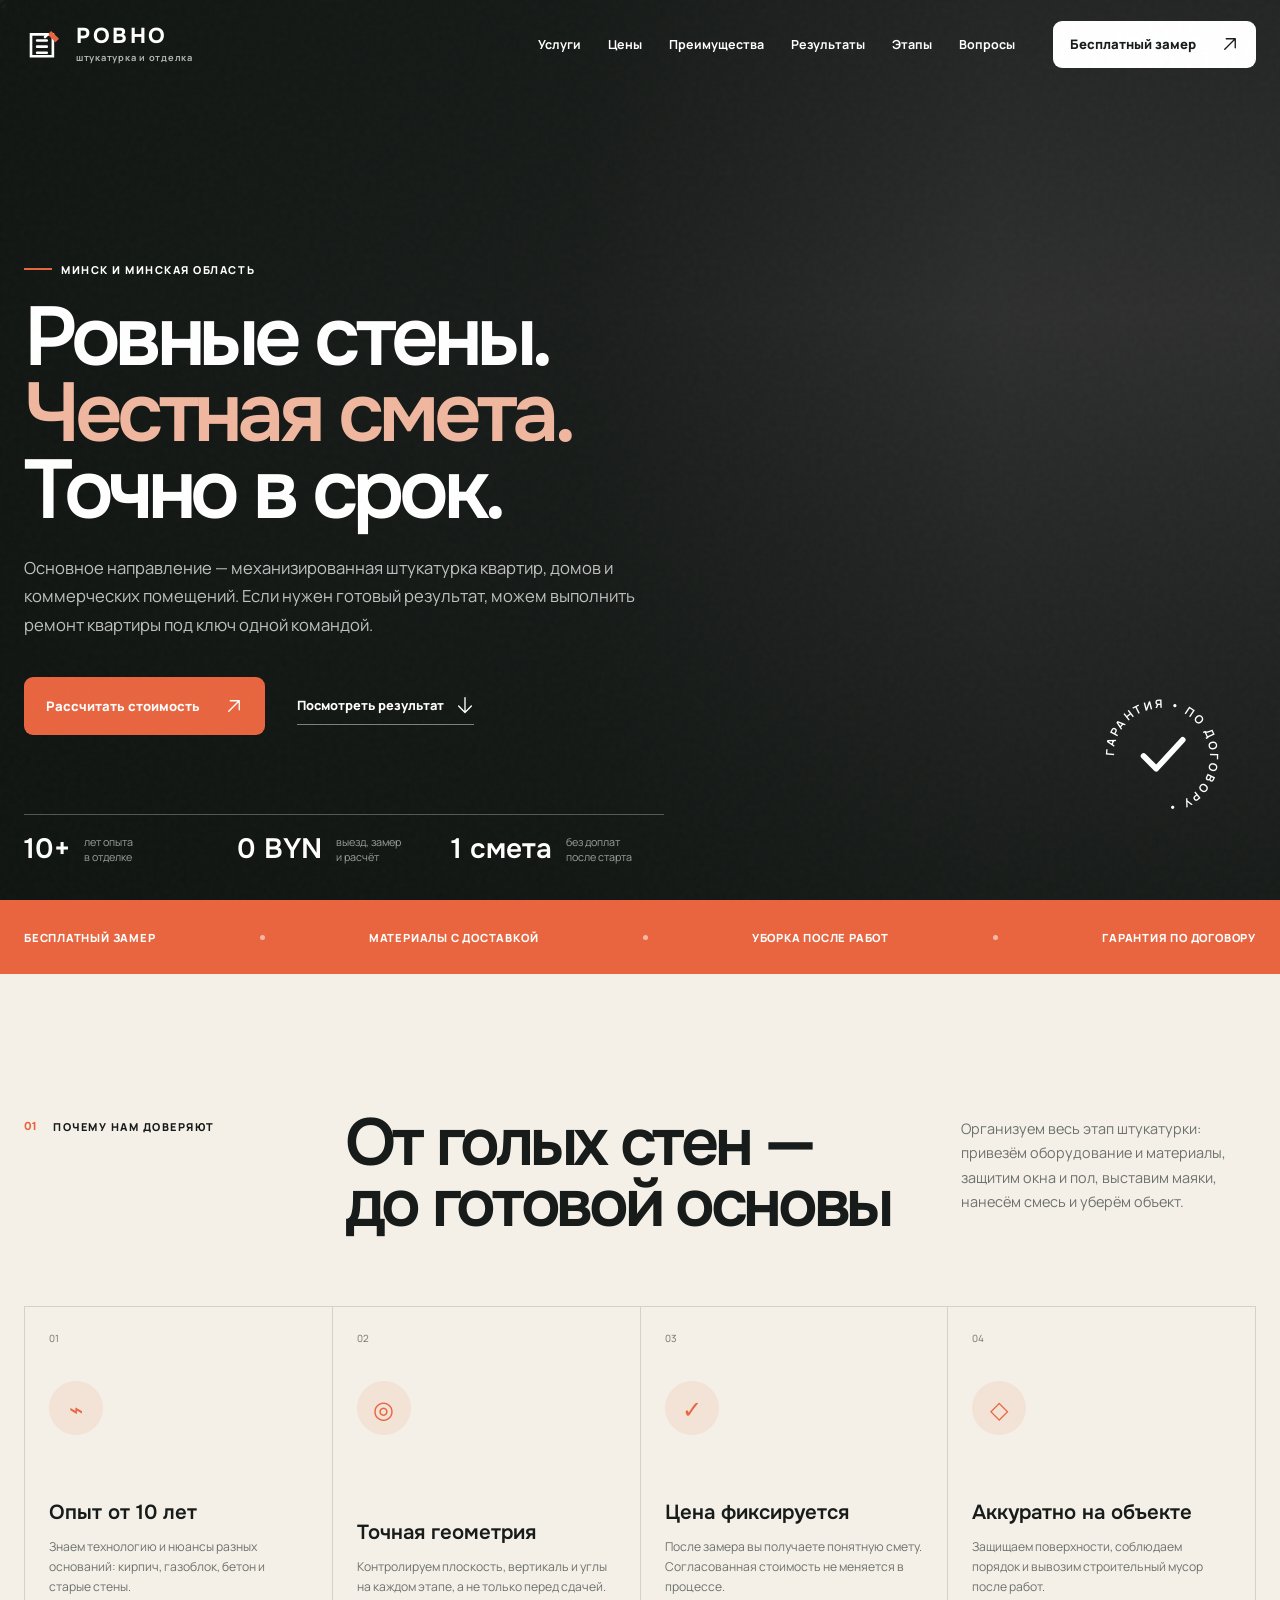
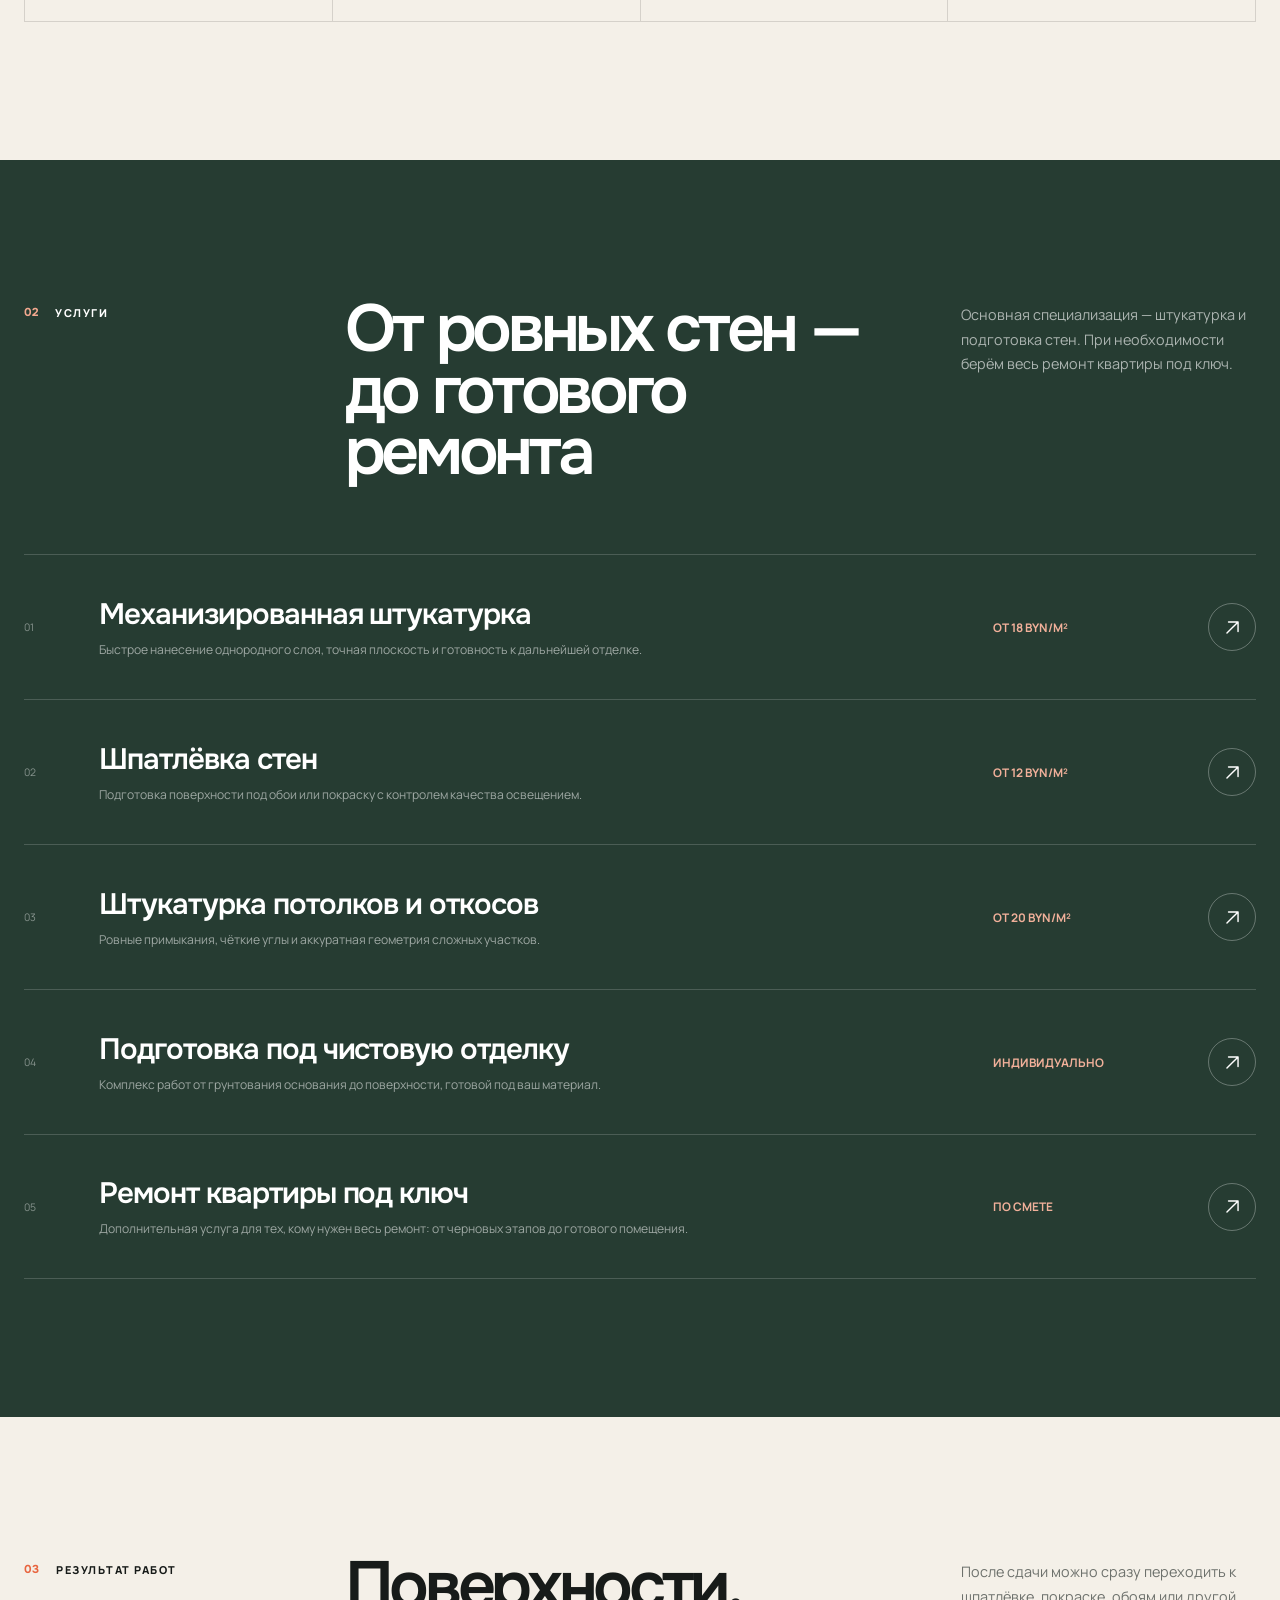
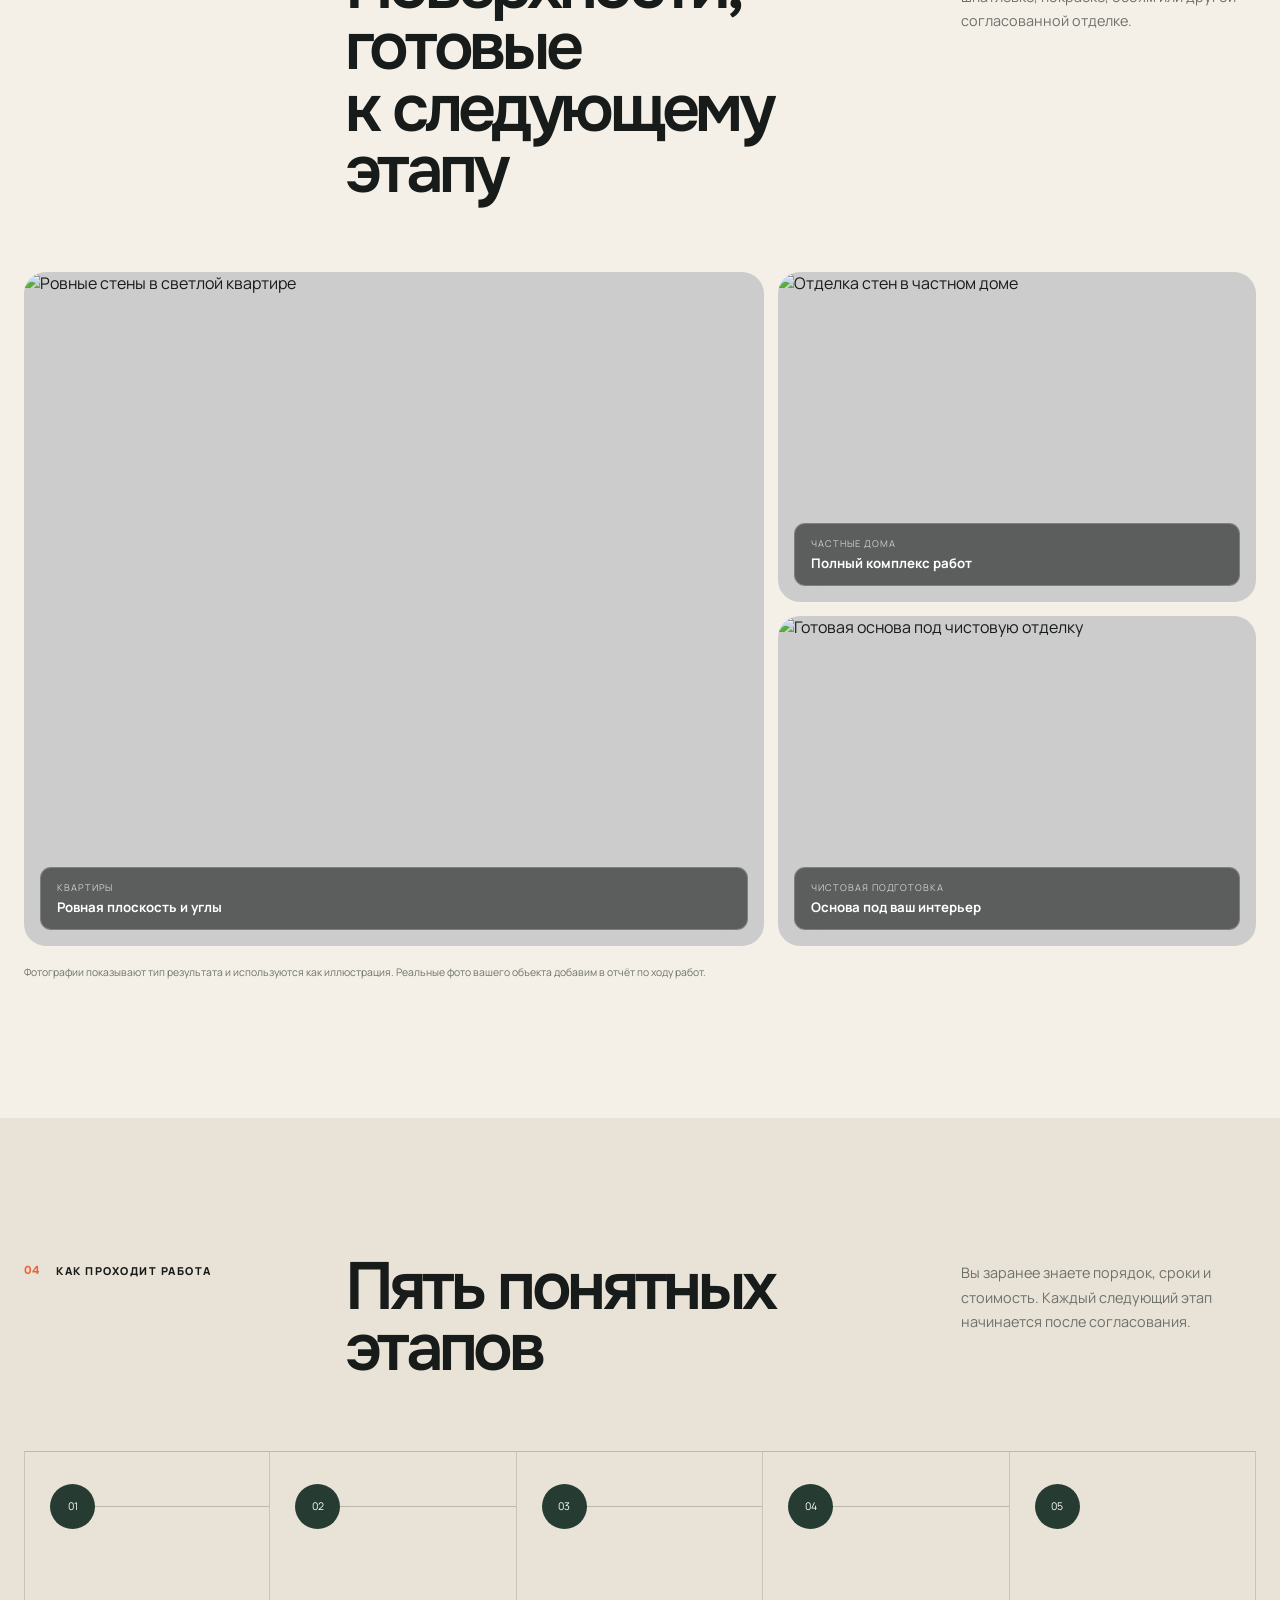
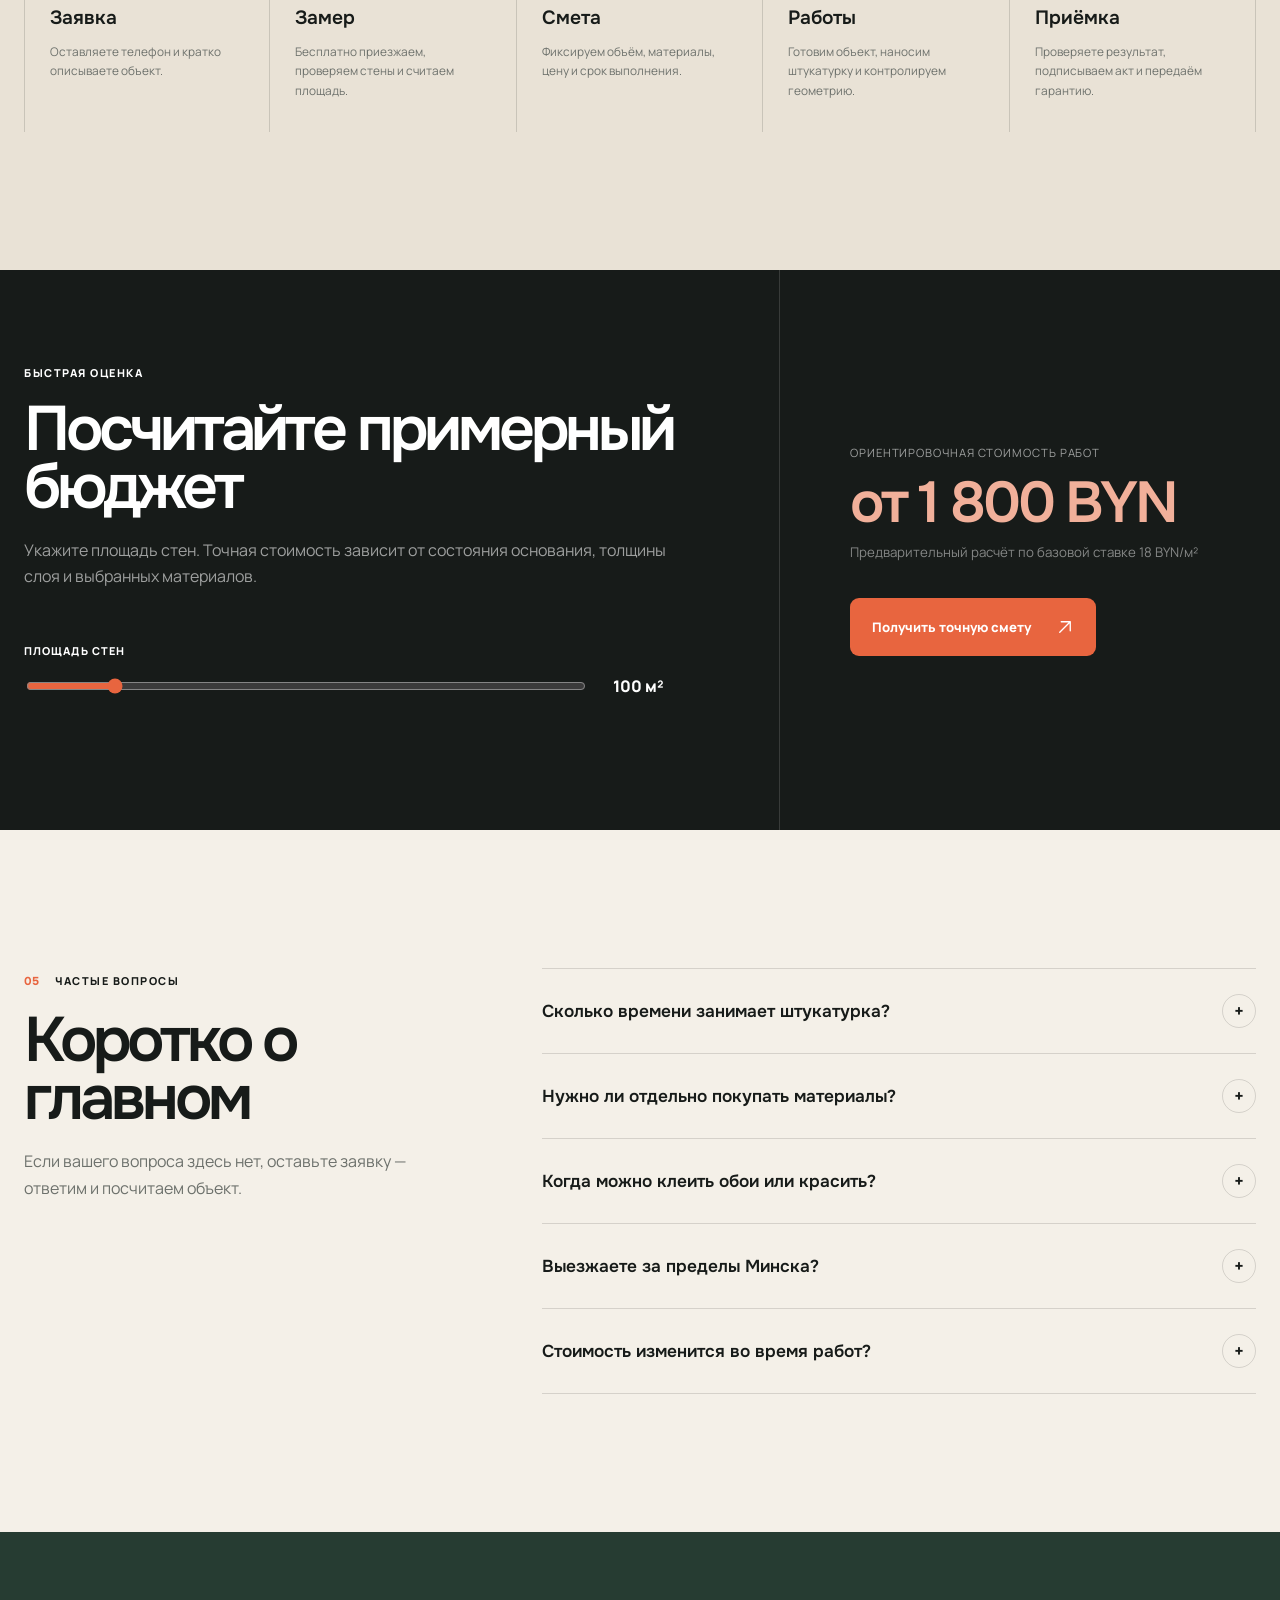
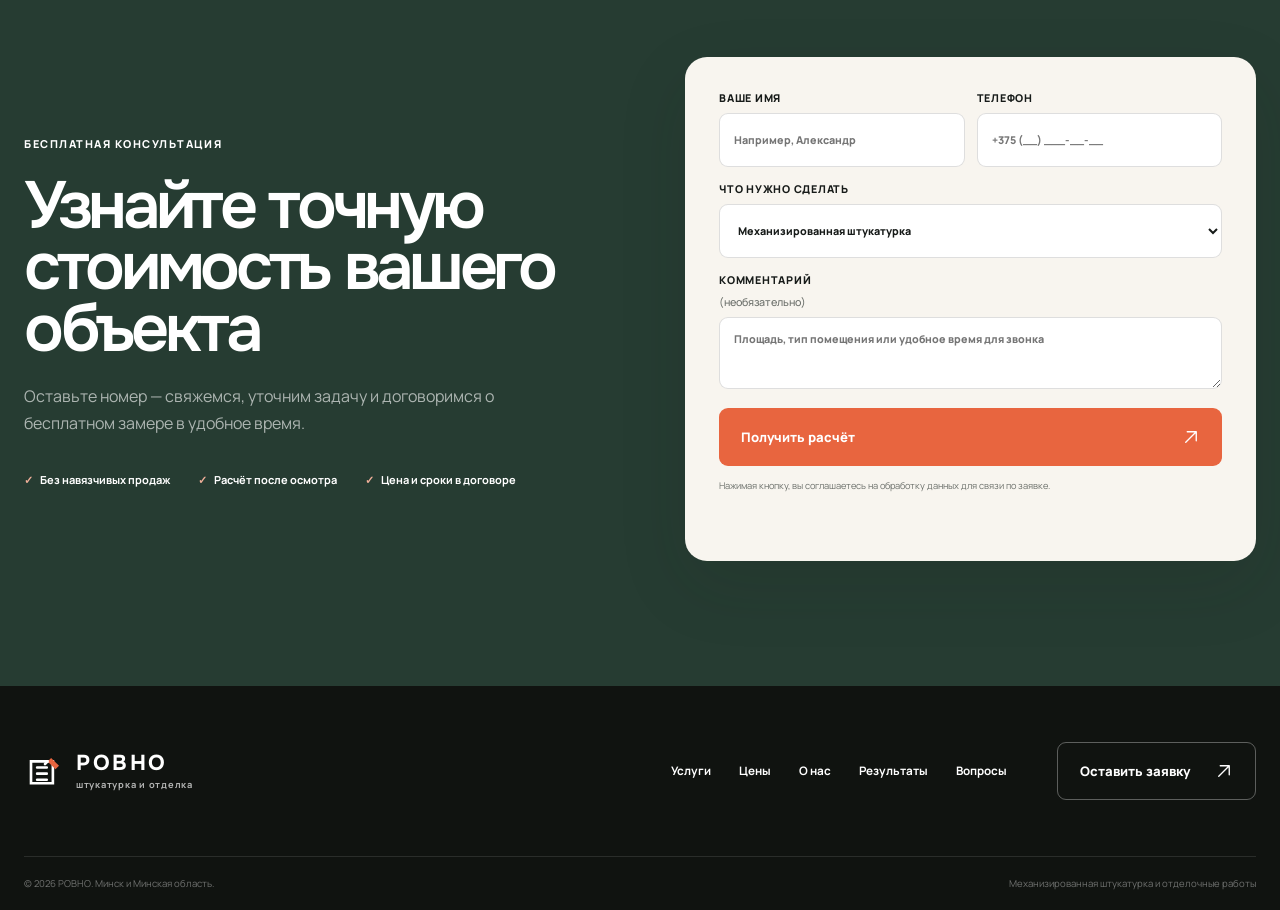
==== index.html @ 845f8889 "Replace emoji-prone arrows with consistent vector icons" ====
<!doctype html>
<html lang="ru">
<head>
  <meta charset="utf-8">
  <meta name="viewport" content="width=device-width, initial-scale=1">
  <meta name="description" content="Механизированная штукатурка стен и ремонт квартир под ключ в Минске и Минской области. 10+ лет опыта, бесплатный замер и фиксированная смета.">
  <meta name="robots" content="index, follow, max-image-preview:large, max-snippet:-1, max-video-preview:-1">
  <meta name="author" content="РОВНО">
  <meta name="geo.region" content="BY-HM">
  <meta name="geo.placename" content="Минск">
  <meta name="theme-color" content="#f4f0e8">
  <link rel="canonical" href="https://yaroslavkiri4ykknifhit-max.github.io/alex/">
  <link rel="alternate" hreflang="ru-BY" href="https://yaroslavkiri4ykknifhit-max.github.io/alex/">
  <link rel="icon" href="./favicon.svg" type="image/svg+xml">
  <link rel="manifest" href="./site.webmanifest">
  <meta property="og:title" content="РОВНО — механизированная штукатурка в Минске">
  <meta property="og:description" content="Ровные стены точно в срок. Бесплатный замер и расчёт стоимости.">
  <meta property="og:type" content="website">
  <meta property="og:url" content="https://yaroslavkiri4ykknifhit-max.github.io/alex/">
  <meta property="og:locale" content="ru_BY">
  <meta property="og:site_name" content="РОВНО">
  <meta property="og:image" content="https://images.unsplash.com/photo-1503387762-592deb58ef4e?auto=format&fit=crop&w=1600&q=85">
  <meta name="twitter:card" content="summary_large_image">
  <meta name="twitter:title" content="РОВНО — механизированная штукатурка в Минске">
  <meta name="twitter:description" content="10+ лет опыта. Бесплатный замер, фиксированная смета и гарантия по договору.">
  <title>РОВНО — механизированная штукатурка в Минске</title>
  <link rel="preconnect" href="https://fonts.googleapis.com">
  <link rel="preconnect" href="https://fonts.gstatic.com" crossorigin>
  <link href="https://fonts.googleapis.com/css2?family=Manrope:wght@400;500;600;700;800&family=Onest:wght@500;600;700&display=swap" rel="stylesheet">
  <link rel="preload" as="image" href="https://images.unsplash.com/photo-1503387762-592deb58ef4e?auto=format&fit=crop&w=2200&q=86" fetchpriority="high">
  <link rel="stylesheet" href="./style.css?v=20261002-1">
  <script type="application/ld+json">
  {
    "@context": "https://schema.org",
    "@graph": [
      {
        "@type": ["HomeAndConstructionBusiness", "ProfessionalService"],
        "@id": "https://yaroslavkiri4ykknifhit-max.github.io/alex/#business",
        "name": "РОВНО",
        "description": "Механизированная штукатурка, шпатлёвка, подготовка стен и ремонт квартир под ключ в Минске и Минской области.",
        "url": "https://yaroslavkiri4ykknifhit-max.github.io/alex/",
        "logo": "https://yaroslavkiri4ykknifhit-max.github.io/alex/favicon.svg",
        "image": "https://images.unsplash.com/photo-1503387762-592deb58ef4e?auto=format&fit=crop&w=1600&q=85",
        "priceRange": "BYN",
        "areaServed": [
          {"@type": "City", "name": "Минск"},
          {"@type": "AdministrativeArea", "name": "Минская область"}
        ],
        "knowsAbout": ["Механизированная штукатурка", "Шпатлёвка стен", "Штукатурка потолков", "Подготовка стен под покраску и обои", "Ремонт квартир под ключ"],
        "slogan": "Ровные стены. Честная смета. Точно в срок."
      },
      {
        "@type": "WebSite",
        "@id": "https://yaroslavkiri4ykknifhit-max.github.io/alex/#website",
        "url": "https://yaroslavkiri4ykknifhit-max.github.io/alex/",
        "name": "РОВНО — штукатурка и отделка",
        "inLanguage": "ru-BY",
        "publisher": {"@id": "https://yaroslavkiri4ykknifhit-max.github.io/alex/#business"}
      },
      {
        "@type": "Service",
        "@id": "https://yaroslavkiri4ykknifhit-max.github.io/alex/#service",
        "name": "Механизированная штукатурка стен",
        "serviceType": "Штукатурные и отделочные работы",
        "provider": {"@id": "https://yaroslavkiri4ykknifhit-max.github.io/alex/#business"},
        "areaServed": ["Минск", "Минская область"],
        "offers": {"@type": "Offer", "priceCurrency": "BYN", "price": "18", "unitCode": "MTK", "description": "Базовая стоимость работ за квадратный метр. Точная смета после замера."}
      },
      {
        "@type": "FAQPage",
        "mainEntity": [
          {"@type": "Question", "name": "Сколько времени занимает штукатурка?", "acceptedAnswer": {"@type": "Answer", "text": "Срок зависит от площади и состояния стен. После замера мастер назовёт точную дату старта и сдачи и зафиксирует её в договоре."}},
          {"@type": "Question", "name": "Нужно ли отдельно покупать материалы?", "acceptedAnswer": {"@type": "Answer", "text": "Компания может организовать закупку и доставку материалов. Количество рассчитывается по фактической геометрии стен."}},
          {"@type": "Question", "name": "Выезжаете за пределы Минска?", "acceptedAnswer": {"@type": "Answer", "text": "Да, работы выполняются в Минске и Минской области. Условия выезда уточняются при согласовании замера."}},
          {"@type": "Question", "name": "Стоимость изменится во время работ?", "acceptedAnswer": {"@type": "Answer", "text": "Согласованный объём и цена фиксируются в смете. Дополнительные работы выполняются только после согласования с заказчиком."}}
        ]
      }
    ]
  }
  </script>
</head>
<body>
  <div class="noise" aria-hidden="true"></div>

  <header class="header" data-header>
    <div class="container header__inner">
      <a class="logo" href="#top" aria-label="РОВНО — на главную">
        <svg class="logo__mark" viewBox="0 0 48 48" aria-hidden="true">
          <path d="M8 38V13h25v25H8Z" fill="none" stroke="currentColor" stroke-width="3"/>
          <path d="M15 20h11M15 27h11M15 34h11" stroke="currentColor" stroke-width="3" stroke-linecap="round"/>
          <path d="m31 9 9 9-4 4-9-9 4-4Z" fill="#e8653f"/>
          <path d="m27 13-3 3" stroke="currentColor" stroke-width="3" stroke-linecap="round"/>
        </svg>
        <span class="logo__text"><strong>РОВНО</strong><small>штукатурка и отделка</small></span>
      </a>

      <nav class="nav" aria-label="Основная навигация">
        <a href="#services">Услуги</a>
        <a href="./ceny/">Цены</a>
        <a href="#benefits">Преимущества</a>
        <a href="#works">Результаты</a>
        <a href="#process">Этапы</a>
        <a href="#faq">Вопросы</a>
      </nav>

      <a class="button button--small" href="#contact">Бесплатный замер <span class="icon" aria-hidden="true"></span></a>
      <button class="menu" type="button" aria-label="Открыть меню" aria-expanded="false" data-menu>
        <span></span><span></span>
      </button>
    </div>
    <div class="mobile-nav" data-mobile-nav>
      <a href="#services">Услуги</a><a href="./ceny/">Цены</a><a href="#benefits">Преимущества</a><a href="#works">Результаты</a><a href="#process">Этапы</a><a href="#faq">Вопросы</a>
      <a class="button" href="#contact">Получить расчёт <span class="icon" aria-hidden="true"></span></a>
    </div>
  </header>

  <main id="top">
    <section class="hero">
      <div class="hero__media" aria-hidden="true">
        <img src="https://images.unsplash.com/photo-1503387762-592deb58ef4e?auto=format&fit=crop&w=2200&q=86" alt="" fetchpriority="high">
      </div>
      <div class="hero__shade" aria-hidden="true"></div>
      <div class="container hero__content">
        <div class="hero__copy reveal">
          <div class="eyebrow"><span></span> Минск и Минская область</div>
          <h1>Ровные стены.<br><em>Честная смета.</em><br>Точно в срок.</h1>
          <p>Основное направление — механизированная штукатурка квартир, домов и коммерческих помещений. Если нужен готовый результат, можем выполнить ремонт квартиры под ключ одной командой.</p>
          <div class="hero__actions">
            <a class="button button--accent" href="#contact">Рассчитать стоимость <span class="icon" aria-hidden="true"></span></a>
            <a class="link" href="#works">Посмотреть результат <span class="icon icon--down" aria-hidden="true"></span></a>
          </div>
        </div>

        <div class="hero__stats reveal">
          <div><strong>10+</strong><span>лет опыта<br>в отделке</span></div>
          <div><strong>0 BYN</strong><span>выезд, замер<br>и расчёт</span></div>
          <div><strong>1 смета</strong><span>без доплат<br>после старта</span></div>
        </div>

        <div class="hero__badge" aria-label="Гарантия по договору">
          <svg viewBox="0 0 120 120" aria-hidden="true"><defs><path id="circle" d="M60,60 m-42,0 a42,42 0 1,1 84,0 a42,42 0 1,1 -84,0"/></defs><text><textPath href="#circle">ГАРАНТИЯ • ПО ДОГОВОРУ • </textPath></text><path d="m44 60 11 11 23-25" fill="none" stroke="currentColor" stroke-width="5" stroke-linecap="round" stroke-linejoin="round"/></svg>
        </div>
      </div>
    </section>

    <section class="trustbar" aria-label="Преимущества">
      <div class="container trustbar__inner">
        <span>Бесплатный замер</span><i></i><span>Материалы с доставкой</span><i></i><span>Уборка после работ</span><i></i><span>Гарантия по договору</span>
      </div>
    </section>

    <section class="section intro" id="benefits">
      <div class="container">
        <div class="section-head reveal">
          <div><span class="section-num">01</span><span class="eyebrow">Почему нам доверяют</span></div>
          <h2>От голых стен —<br>до готовой основы</h2>
          <p>Организуем весь этап штукатурки: привезём оборудование и материалы, защитим окна и пол, выставим маяки, нанесём смесь и уберём объект.</p>
        </div>
        <div class="benefits-grid">
          <article class="benefit reveal"><span>01</span><div class="benefit__icon">⌁</div><h3>Опыт от 10 лет</h3><p>Знаем технологию и нюансы разных оснований: кирпич, газоблок, бетон и старые стены.</p></article>
          <article class="benefit reveal"><span>02</span><div class="benefit__icon">◎</div><h3>Точная геометрия</h3><p>Контролируем плоскость, вертикаль и углы на каждом этапе, а не только перед сдачей.</p></article>
          <article class="benefit reveal"><span>03</span><div class="benefit__icon">✓</div><h3>Цена фиксируется</h3><p>После замера вы получаете понятную смету. Согласованная стоимость не меняется в процессе.</p></article>
          <article class="benefit reveal"><span>04</span><div class="benefit__icon">◇</div><h3>Аккуратно на объекте</h3><p>Защищаем поверхности, соблюдаем порядок и вывозим строительный мусор после работ.</p></article>
        </div>
      </div>
    </section>

    <section class="section services" id="services">
      <div class="container">
        <div class="section-head section-head--light reveal">
          <div><span class="section-num">02</span><span class="eyebrow">Услуги</span></div>
          <h2>От ровных стен —<br>до готового ремонта</h2>
          <p>Основная специализация — штукатурка и подготовка стен. При необходимости берём весь ремонт квартиры под ключ.</p>
        </div>
        <div class="service-list">
          <article class="service reveal"><span class="service__num">01</span><div><h3><a href="./services/mehanizirovannaya-shtukaturka/">Механизированная штукатурка</a></h3><p>Быстрое нанесение однородного слоя, точная плоскость и готовность к дальнейшей отделке.</p></div><strong>от 18 BYN/м²</strong><a href="./services/mehanizirovannaya-shtukaturka/" aria-label="Подробнее о механизированной штукатурке"></a></article>
          <article class="service reveal"><span class="service__num">02</span><div><h3><a href="./services/shpaklevka-sten/">Шпатлёвка стен</a></h3><p>Подготовка поверхности под обои или покраску с контролем качества освещением.</p></div><strong>от 12 BYN/м²</strong><a href="./services/shpaklevka-sten/" aria-label="Подробнее о шпатлёвке стен"></a></article>
          <article class="service reveal"><span class="service__num">03</span><div><h3><a href="./services/shtukaturka-potolkov/">Штукатурка потолков и откосов</a></h3><p>Ровные примыкания, чёткие углы и аккуратная геометрия сложных участков.</p></div><strong>от 20 BYN/м²</strong><a href="./services/shtukaturka-potolkov/" aria-label="Подробнее о штукатурке потолков"></a></article>
          <article class="service reveal"><span class="service__num">04</span><div><h3><a href="./services/podgotovka-pod-otdelku/">Подготовка под чистовую отделку</a></h3><p>Комплекс работ от грунтования основания до поверхности, готовой под ваш материал.</p></div><strong>индивидуально</strong><a href="./services/podgotovka-pod-otdelku/" aria-label="Подробнее о подготовке стен"></a></article>
          <article class="service reveal"><span class="service__num">05</span><div><h3><a href="./services/remont-pod-klyuch/">Ремонт квартиры под ключ</a></h3><p>Дополнительная услуга для тех, кому нужен весь ремонт: от черновых этапов до готового помещения.</p></div><strong>по смете</strong><a href="./services/remont-pod-klyuch/" aria-label="Подробнее о ремонте под ключ"></a></article>
        </div>
      </div>
    </section>

    <section class="section works" id="works">
      <div class="container">
        <div class="section-head reveal">
          <div><span class="section-num">03</span><span class="eyebrow">Результат работ</span></div>
          <h2>Поверхности, готовые<br>к следующему этапу</h2>
          <p>После сдачи можно сразу переходить к шпатлёвке, покраске, обоям или другой согласованной отделке.</p>
        </div>
        <div class="gallery">
          <figure class="gallery__large reveal"><img src="https://images.unsplash.com/photo-1600566753190-17f0baa2a6c3?auto=format&fit=crop&w=1600&q=84" alt="Ровные стены в светлой квартире" loading="lazy"><figcaption><span>Квартиры</span><strong>Ровная плоскость и углы</strong></figcaption></figure>
          <figure class="reveal"><img src="https://images.unsplash.com/photo-1600585154340-be6161a56a0c?auto=format&fit=crop&w=1100&q=84" alt="Отделка стен в частном доме" loading="lazy"><figcaption><span>Частные дома</span><strong>Полный комплекс работ</strong></figcaption></figure>
          <figure class="reveal"><img src="https://images.unsplash.com/photo-1600607687939-ce8a6c25118c?auto=format&fit=crop&w=1100&q=84" alt="Готовая основа под чистовую отделку" loading="lazy"><figcaption><span>Чистовая подготовка</span><strong>Основа под ваш интерьер</strong></figcaption></figure>
        </div>
        <p class="gallery-note">Фотографии показывают тип результата и используются как иллюстрация. Реальные фото вашего объекта добавим в отчёт по ходу работ.</p>
      </div>
    </section>

    <section class="section process" id="process">
      <div class="container">
        <div class="section-head reveal">
          <div><span class="section-num">04</span><span class="eyebrow">Как проходит работа</span></div>
          <h2>Пять понятных<br>этапов</h2>
          <p>Вы заранее знаете порядок, сроки и стоимость. Каждый следующий этап начинается после согласования.</p>
        </div>
        <div class="steps">
          <article class="step reveal"><span>01</span><h3>Заявка</h3><p>Оставляете телефон и кратко описываете объект.</p></article>
          <article class="step reveal"><span>02</span><h3>Замер</h3><p>Бесплатно приезжаем, проверяем стены и считаем площадь.</p></article>
          <article class="step reveal"><span>03</span><h3>Смета</h3><p>Фиксируем объём, материалы, цену и срок выполнения.</p></article>
          <article class="step reveal"><span>04</span><h3>Работы</h3><p>Готовим объект, наносим штукатурку и контролируем геометрию.</p></article>
          <article class="step reveal"><span>05</span><h3>Приёмка</h3><p>Проверяете результат, подписываем акт и передаём гарантию.</p></article>
        </div>
      </div>
    </section>

    <section class="section estimate">
      <div class="container estimate__grid">
        <div class="estimate__copy reveal">
          <span class="eyebrow">Быстрая оценка</span>
          <h2>Посчитайте примерный бюджет</h2>
          <p>Укажите площадь стен. Точная стоимость зависит от состояния основания, толщины слоя и выбранных материалов.</p>
          <div class="estimate__field"><label for="area">Площадь стен</label><div><input id="area" type="range" min="30" max="500" value="100" step="10" data-area><output data-area-output>100 м²</output></div></div>
        </div>
        <div class="estimate__result reveal">
          <span>Ориентировочная стоимость работ</span>
          <strong data-price>от 1 800 BYN</strong>
          <small>Предварительный расчёт по базовой ставке 18 BYN/м²</small>
          <a class="button button--accent" href="#contact">Получить точную смету <span class="icon" aria-hidden="true"></span></a>
        </div>
      </div>
    </section>

    <section class="section faq" id="faq">
      <div class="container faq__grid">
        <div class="faq__title reveal"><span class="section-num">05</span><span class="eyebrow">Частые вопросы</span><h2>Коротко о главном</h2><p>Если вашего вопроса здесь нет, оставьте заявку — ответим и посчитаем объект.</p></div>
        <div class="accordion">
          <details class="reveal"><summary>Сколько времени занимает штукатурка?<span>+</span></summary><p>Срок зависит от площади и состояния стен. После замера назовём точную дату старта и сдачи и зафиксируем её в договоре.</p></details>
          <details class="reveal"><summary>Нужно ли отдельно покупать материалы?<span>+</span></summary><p>Можем организовать закупку и доставку. Количество рассчитываем по фактической геометрии стен, чтобы не переплачивать за лишнее.</p></details>
          <details class="reveal"><summary>Когда можно клеить обои или красить?<span>+</span></summary><p>После полного высыхания слоя. Конкретный срок зависит от толщины штукатурки, температуры и влажности на объекте.</p></details>
          <details class="reveal"><summary>Выезжаете за пределы Минска?<span>+</span></summary><p>Да, работаем в Минске и Минской области. Условия выезда в конкретный населённый пункт уточним при звонке.</p></details>
          <details class="reveal"><summary>Стоимость изменится во время работ?<span>+</span></summary><p>Согласованный объём и цена фиксируются в смете. Дополнительные работы выполняем только после вашего согласия.</p></details>
        </div>
      </div>
    </section>

    <section class="contact" id="contact">
      <div class="container contact__grid">
        <div class="contact__copy reveal">
          <span class="eyebrow">Бесплатная консультация</span>
          <h2>Узнайте точную стоимость вашего объекта</h2>
          <p>Оставьте номер — свяжемся, уточним задачу и договоримся о бесплатном замере в удобное время.</p>
          <ul><li>Без навязчивых продаж</li><li>Расчёт после осмотра</li><li>Цена и сроки в договоре</li></ul>
        </div>
        <form class="form reveal" data-lead-form novalidate>
          <div class="form__row"><label>Ваше имя<input type="text" name="name" placeholder="Например, Александр" minlength="2" maxlength="60" autocomplete="name" required></label><label>Телефон<input type="tel" name="phone" placeholder="+375 (__) ___-__-__" maxlength="30" autocomplete="tel" required></label></div>
          <label>Что нужно сделать<select name="service"><option value="Механизированная штукатурка">Механизированная штукатурка</option><option value="Шпатлёвка стен">Шпатлёвка стен</option><option value="Потолки и откосы">Потолки и откосы</option><option value="Подготовка под чистовую отделку">Подготовка под чистовую отделку</option><option value="Ремонт квартиры под ключ">Ремонт квартиры под ключ</option><option value="Нужна консультация">Нужна консультация</option></select></label>
          <label>Комментарий <span>(необязательно)</span><textarea name="message" rows="3" maxlength="500" placeholder="Площадь, тип помещения или удобное время для звонка"></textarea></label>
          <input class="form__trap" type="text" name="website" tabindex="-1" autocomplete="off" aria-hidden="true">
          <button class="button button--accent" type="submit">Получить расчёт <span class="icon" aria-hidden="true"></span></button>
          <p class="form__legal">Нажимая кнопку, вы соглашаетесь на обработку данных для связи по заявке.</p>
          <div class="form__status" data-form-status aria-live="polite"></div>
        </form>
      </div>
    </section>
  </main>

  <footer class="footer">
    <div class="container footer__top">
      <a class="logo logo--light" href="#top" aria-label="РОВНО — наверх">
        <svg class="logo__mark" viewBox="0 0 48 48" aria-hidden="true"><path d="M8 38V13h25v25H8Z" fill="none" stroke="currentColor" stroke-width="3"/><path d="M15 20h11M15 27h11M15 34h11" stroke="currentColor" stroke-width="3" stroke-linecap="round"/><path d="m31 9 9 9-4 4-9-9 4-4Z" fill="#e8653f"/><path d="m27 13-3 3" stroke="currentColor" stroke-width="3" stroke-linecap="round"/></svg>
        <span class="logo__text"><strong>РОВНО</strong><small>штукатурка и отделка</small></span>
      </a>
      <div class="footer__links"><a href="#services">Услуги</a><a href="./ceny/">Цены</a><a href="#benefits">О нас</a><a href="#works">Результаты</a><a href="#faq">Вопросы</a></div>
      <a class="button button--outline" href="#contact">Оставить заявку <span class="icon" aria-hidden="true"></span></a>
    </div>
    <div class="container footer__bottom"><span>© 2026 РОВНО. Минск и Минская область.</span><span>Механизированная штукатурка и отделочные работы</span></div>
  </footer>

  <a class="mobile-cta" href="#contact" aria-label="Рассчитать стоимость работ">Рассчитать стоимость <span class="icon" aria-hidden="true"></span></a>

  <script src="./analytics.js?v=20261002-1" defer></script>
  <script src="./script.js?v=20261002-1" defer></script>
</body>
</html>
---- style.css ----
:root {
  --paper: #f4f0e8;
  --paper-2: #e9e2d6;
  --ink: #171b19;
  --muted: #6d716c;
  --accent: #e8653f;
  --accent-dark: #c84b2a;
  --green: #263c32;
  --line: rgba(23,27,25,.14);
  --container: 1240px;
  --radius: 22px;
  --shadow: 0 24px 70px rgba(26,31,28,.12);
}

* { box-sizing: border-box; }
html { scroll-behavior: smooth; scroll-padding-top: 90px; }
body { margin: 0; color: var(--ink); background: var(--paper); font-family: Manrope, sans-serif; overflow-x: hidden; }
body.menu-open { overflow: hidden; }
a { color: inherit; text-decoration: none; }
button, input, select, textarea { font: inherit; }
button { color: inherit; }
img { display: block; width: 100%; }
.container { width: min(calc(100% - 48px), var(--container)); margin-inline: auto; }
.noise { position: fixed; inset: 0; pointer-events: none; opacity: .05; z-index: 20; background-image: url("data:image/svg+xml,%3Csvg viewBox='0 0 180 180' xmlns='http://www.w3.org/2000/svg'%3E%3Cfilter id='n'%3E%3CfeTurbulence type='fractalNoise' baseFrequency='.9' numOctaves='4' stitchTiles='stitch'/%3E%3C/filter%3E%3Crect width='100%25' height='100%25' filter='url(%23n)' opacity='.5'/%3E%3C/svg%3E"); }

.header { position: fixed; inset: 0 0 auto; z-index: 15; color: #fff; transition: background .3s, color .3s, transform .3s, box-shadow .3s; }
.header.is-scrolled { color: var(--ink); background: rgba(244,240,232,.92); backdrop-filter: blur(16px); box-shadow: 0 1px 0 var(--line); }
.header.is-hidden { transform: translateY(-100%); }
.header__inner { height: 88px; display: flex; align-items: center; gap: 38px; }
.logo { display: inline-flex; align-items: center; gap: 10px; flex: 0 0 auto; }
.logo__mark { width: 42px; height: 42px; }
.logo__mark--css { position: relative; display: block; flex: 0 0 auto; width: 37px; height: 37px; border: 2px solid currentColor; }
.logo__mark--css i, .logo__mark--css i::before, .logo__mark--css i::after { position: absolute; left: 7px; width: 15px; height: 2px; border-radius: 2px; background: currentColor; content: ""; }
.logo__mark--css i { top: 10px; }
.logo__mark--css i::before { left: 0; top: 7px; }
.logo__mark--css i::after { left: 0; top: 14px; }
.logo__mark--css b { position: absolute; top: -4px; right: -6px; width: 15px; height: 22px; background: var(--accent); transform: rotate(-42deg); }
.logo__text { display: grid; line-height: 1; }
.logo__text strong { font: 700 1.35rem/1 Onest, sans-serif; letter-spacing: .12em; }
.logo__text small { margin-top: 6px; font-size: .58rem; font-weight: 700; letter-spacing: .08em; opacity: .68; }
.nav { display: flex; align-items: center; gap: 27px; margin-left: auto; }
.nav a { position: relative; font-size: .78rem; font-weight: 700; }
.nav a::after { content: ""; position: absolute; left: 0; right: 100%; bottom: -7px; height: 1px; background: currentColor; transition: right .25s; }
.nav a:hover::after { right: 0; }
.button { display: inline-flex; min-height: 58px; align-items: center; justify-content: space-between; gap: 25px; padding: 0 22px; border: 0; border-radius: 9px; color: #fff; background: var(--ink); font-weight: 800; font-size: .82rem; cursor: pointer; transition: transform .25s, background .25s, box-shadow .25s; }
.button:hover { transform: translateY(-2px); box-shadow: 0 12px 30px rgba(20,24,22,.17); }
.button span { font-size: 1.1rem; }
.icon { display: inline-block; width: 18px; height: 18px; flex: 0 0 18px; background: currentColor; vertical-align: middle; -webkit-mask: url("data:image/svg+xml,%3Csvg xmlns='http://www.w3.org/2000/svg' viewBox='0 0 24 24'%3E%3Cpath d='M5 19 19 5M7 5h12v12' fill='none' stroke='black' stroke-width='1.8' stroke-linecap='round' stroke-linejoin='round'/%3E%3C/svg%3E") center / contain no-repeat; mask: url("data:image/svg+xml,%3Csvg xmlns='http://www.w3.org/2000/svg' viewBox='0 0 24 24'%3E%3Cpath d='M5 19 19 5M7 5h12v12' fill='none' stroke='black' stroke-width='1.8' stroke-linecap='round' stroke-linejoin='round'/%3E%3C/svg%3E") center / contain no-repeat; }
.icon--down { transform: rotate(135deg); }
.icon--right { transform: rotate(45deg); }
.button--small { min-height: 47px; padding-inline: 17px; color: var(--ink); background: #fff; }
.header.is-scrolled .button--small { color: #fff; background: var(--ink); }
.button--accent { background: var(--accent); }
.button--accent:hover { background: var(--accent-dark); }
.button--outline { border: 1px solid rgba(255,255,255,.32); background: transparent; }
.menu { display: none; width: 46px; height: 46px; padding: 0; margin-left: auto; border: 1px solid currentColor; border-radius: 50%; background: transparent; place-content: center; gap: 6px; }
.menu span { display: block; width: 17px; height: 1px; background: currentColor; transition: transform .25s; }
.menu[aria-expanded="true"] span:first-child { transform: translateY(3.5px) rotate(45deg); }
.menu[aria-expanded="true"] span:last-child { transform: translateY(-3.5px) rotate(-45deg); }
.mobile-nav { display: none; }

.hero { position: relative; min-height: 820px; height: 100svh; max-height: 1040px; color: #fff; isolation: isolate; }
.hero__media, .hero__shade { position: absolute; inset: 0; }
.hero__media { z-index: -2; overflow: hidden; background: #333; }
.hero__media img { width: 100%; height: 112%; object-fit: cover; object-position: center; filter: saturate(.66) contrast(1.04); transform: scale(1.02); }
.hero__shade { z-index: -1; background: linear-gradient(90deg, rgba(15,20,17,.92) 0%, rgba(15,20,17,.7) 45%, rgba(15,20,17,.15) 78%), linear-gradient(180deg, rgba(15,20,17,.34), transparent 35%, rgba(15,20,17,.72)); }
.hero__content { position: relative; height: 100%; display: flex; align-items: center; padding-top: 88px; }
.hero__copy { width: 780px; max-width: 70%; }
.eyebrow { display: inline-flex; align-items: center; gap: 9px; font-size: .68rem; font-weight: 800; letter-spacing: .14em; text-transform: uppercase; }
.eyebrow > span { width: 28px; height: 2px; background: var(--accent); }
.hero h1, .section-head h2, .estimate h2, .faq h2, .contact h2 { margin: 22px 0 26px; font: 600 clamp(3.75rem, 6.5vw, 7rem)/.92 Onest, sans-serif; letter-spacing: -.065em; }
.hero h1 em { color: #f0b79f; font-style: normal; }
.hero__copy > p { max-width: 640px; margin: 0; color: rgba(255,255,255,.73); font-size: 1.04rem; line-height: 1.7; }
.hero__actions { display: flex; align-items: center; gap: 32px; margin-top: 38px; }
.link { display: inline-flex; gap: 12px; align-items: center; padding-block: 10px; border-bottom: 1px solid rgba(255,255,255,.45); font-size: .8rem; font-weight: 800; }
.hero__stats { position: absolute; left: 0; right: 0; bottom: 34px; display: grid; grid-template-columns: repeat(3, 1fr); width: 640px; max-width: 65%; border-top: 1px solid rgba(255,255,255,.28); }
.hero__stats > div { display: flex; gap: 14px; padding: 20px 23px 0 0; align-items: flex-start; }
.hero__stats strong { font: 600 1.75rem/1 Onest, sans-serif; white-space: nowrap; }
.hero__stats span { color: rgba(255,255,255,.59); font-size: .67rem; line-height: 1.45; }
.hero__badge { position: absolute; right: 2%; bottom: 70px; width: 138px; aspect-ratio: 1; color: #fff; }
.hero__badge svg { width: 100%; animation: spin 18s linear infinite; }
.hero__badge text { fill: currentColor; font: 700 10px Manrope, sans-serif; letter-spacing: 2.2px; }
.hero__badge path:last-child { transform-origin: center; animation: spinReverse 18s linear infinite; }
@keyframes spin { to { transform: rotate(360deg); } }
@keyframes spinReverse { to { transform: rotate(-360deg); } }

.trustbar { background: var(--accent); color: #fff; }
.trustbar__inner { min-height: 74px; display: flex; justify-content: space-between; align-items: center; gap: 20px; }
.trustbar span { font-size: .7rem; font-weight: 800; letter-spacing: .07em; text-transform: uppercase; }
.trustbar i { width: 5px; height: 5px; border-radius: 50%; background: rgba(255,255,255,.55); }

.section { padding: 138px 0; }
.section-head { display: grid; grid-template-columns: .7fr 1.45fr .75fr; gap: 45px; align-items: start; margin-bottom: 72px; }
.section-head > div:first-child { display: flex; align-items: center; gap: 17px; padding-top: 7px; }
.section-num { color: var(--accent); font: 700 .72rem Onest, sans-serif; }
.section-head h2 { margin: 0; font-size: clamp(2.9rem, 5.2vw, 5.2rem); }
.section-head > p { margin: 5px 0 0; color: var(--muted); font-size: .9rem; line-height: 1.7; }
.benefits-grid { display: grid; grid-template-columns: repeat(4, 1fr); border-top: 1px solid var(--line); border-left: 1px solid var(--line); }
.benefit { min-height: 315px; display: flex; flex-direction: column; padding: 24px; border-right: 1px solid var(--line); border-bottom: 1px solid var(--line); }
.benefit > span { color: var(--muted); font-size: .62rem; }
.benefit__icon { display: grid; width: 54px; height: 54px; margin: 36px 0 42px; place-items: center; border-radius: 50%; color: var(--accent); background: rgba(232,101,63,.1); font-size: 1.5rem; }
.benefit h3 { margin: auto 0 12px; font: 600 1.27rem Onest, sans-serif; }
.benefit p { margin: 0; color: var(--muted); font-size: .76rem; line-height: 1.65; }

.services { color: #fff; background: var(--green); }
.section-head--light .section-num { color: #f2a88f; }
.section-head--light p { color: rgba(255,255,255,.62); }
.service { display: grid; grid-template-columns: 50px 1fr 180px 58px; gap: 25px; align-items: center; min-height: 145px; border-top: 1px solid rgba(255,255,255,.17); transition: padding .25s, background .25s; }
.service:last-child { border-bottom: 1px solid rgba(255,255,255,.17); }
.service:hover { padding-inline: 18px; background: rgba(255,255,255,.055); }
.service__num { color: rgba(255,255,255,.45); font-size: .65rem; }
.service h3 { margin: 0 0 8px; font: 600 clamp(1.4rem, 2.3vw, 2rem) Onest, sans-serif; letter-spacing: -.035em; }
.service p { max-width: 680px; margin: 0; color: rgba(255,255,255,.55); font-size: .76rem; line-height: 1.55; }
.service strong { color: #f1b09a; font-size: .74rem; text-transform: uppercase; }
.service > a { display: grid; width: 48px; height: 48px; place-items: center; justify-self: end; border: 1px solid rgba(255,255,255,.3); border-radius: 50%; transition: color .25s, background .25s, transform .25s; }
.service > a::before { content: ""; width: 19px; height: 19px; background: currentColor; -webkit-mask: url("data:image/svg+xml,%3Csvg xmlns='http://www.w3.org/2000/svg' viewBox='0 0 24 24'%3E%3Cpath d='M5 19 19 5M7 5h12v12' fill='none' stroke='black' stroke-width='1.8' stroke-linecap='round' stroke-linejoin='round'/%3E%3C/svg%3E") center / contain no-repeat; mask: url("data:image/svg+xml,%3Csvg xmlns='http://www.w3.org/2000/svg' viewBox='0 0 24 24'%3E%3Cpath d='M5 19 19 5M7 5h12v12' fill='none' stroke='black' stroke-width='1.8' stroke-linecap='round' stroke-linejoin='round'/%3E%3C/svg%3E") center / contain no-repeat; }
.service > a:hover { color: var(--ink); background: #fff; transform: rotate(45deg); }

.gallery { display: grid; grid-template-columns: 1.55fr 1fr; grid-template-rows: repeat(2, 330px); gap: 14px; }
.gallery figure { position: relative; margin: 0; overflow: hidden; border-radius: var(--radius); background: #ccc; }
.gallery__large { grid-row: span 2; }
.gallery img { width: 100%; height: 100%; object-fit: cover; transition: transform .7s cubic-bezier(.2,.7,.2,1); }
.gallery figure:hover img { transform: scale(1.035); }
.gallery figcaption { position: absolute; inset: auto 16px 16px; display: grid; gap: 4px; padding: 13px 16px; border: 1px solid rgba(255,255,255,.22); border-radius: 11px; color: #fff; background: rgba(15,20,17,.6); backdrop-filter: blur(12px); }
.gallery figcaption span { font-size: .58rem; letter-spacing: .1em; text-transform: uppercase; opacity: .7; }
.gallery figcaption strong { font-size: .83rem; }
.gallery-note { max-width: 760px; margin: 18px 0 0; color: var(--muted); font-size: .65rem; line-height: 1.55; }

.process { background: var(--paper-2); }
.steps { display: grid; grid-template-columns: repeat(5, 1fr); counter-reset: step; }
.step { position: relative; min-height: 280px; padding: 32px 25px; border-top: 1px solid rgba(23,27,25,.2); border-right: 1px solid rgba(23,27,25,.15); }
.step:first-child { border-left: 1px solid rgba(23,27,25,.15); }
.step > span { display: grid; width: 45px; height: 45px; place-items: center; border-radius: 50%; color: #fff; background: var(--green); font-size: .66rem; }
.step::before { content: ""; position: absolute; top: 54px; left: 70px; right: 0; height: 1px; background: rgba(23,27,25,.22); }
.step:last-child::before { display: none; }
.step h3 { margin: 76px 0 12px; font: 600 1.2rem Onest, sans-serif; }
.step p { margin: 0; color: var(--muted); font-size: .74rem; line-height: 1.65; }

.estimate { padding: 0; color: #fff; background: var(--ink); }
.estimate__grid { display: grid; grid-template-columns: 1.35fr .85fr; min-height: 560px; }
.estimate__copy { padding: 90px 80px 80px 0; border-right: 1px solid rgba(255,255,255,.14); }
.estimate h2 { margin: 19px 0 20px; font-size: clamp(2.8rem, 4.9vw, 5rem); }
.estimate__copy > p { max-width: 650px; color: rgba(255,255,255,.58); line-height: 1.65; }
.estimate__field { margin-top: 54px; }
.estimate__field label { display: block; margin-bottom: 17px; font-size: .68rem; font-weight: 800; text-transform: uppercase; letter-spacing: .1em; }
.estimate__field > div { display: flex; align-items: center; gap: 25px; }
.estimate input[type="range"] { width: 100%; accent-color: var(--accent); }
.estimate output { min-width: 86px; font-weight: 800; }
.estimate__result { display: flex; flex-direction: column; justify-content: center; padding: 80px 0 80px 70px; }
.estimate__result > span { color: rgba(255,255,255,.58); font-size: .71rem; text-transform: uppercase; letter-spacing: .08em; }
.estimate__result strong { margin: 15px 0 10px; color: #f1b09a; font: 600 clamp(2.5rem, 4.5vw, 4.5rem)/1 Onest, sans-serif; letter-spacing: -.055em; }
.estimate__result small { margin-bottom: 35px; color: rgba(255,255,255,.47); line-height: 1.5; }
.estimate__result .button { width: fit-content; }

.faq__grid { display: grid; grid-template-columns: .75fr 1.25fr; gap: 90px; }
.faq__title h2 { margin: 22px 0 20px; font-size: clamp(3rem, 4.9vw, 5.3rem); }
.faq__title > p { max-width: 390px; color: var(--muted); line-height: 1.7; }
.faq__title .section-num { margin-right: 16px; }
.accordion details { border-top: 1px solid var(--line); }
.accordion details:last-child { border-bottom: 1px solid var(--line); }
.accordion summary { display: flex; align-items: center; justify-content: space-between; gap: 20px; padding: 25px 0; font: 600 1.08rem Onest, sans-serif; cursor: pointer; list-style: none; }
.accordion summary::-webkit-details-marker { display: none; }
.accordion summary span { display: grid; width: 34px; height: 34px; flex: 0 0 auto; place-items: center; border: 1px solid var(--line); border-radius: 50%; transition: transform .25s, background .25s; }
.accordion details[open] summary span { color: #fff; background: var(--accent); transform: rotate(45deg); }
.accordion details p { margin: -4px 50px 26px 0; color: var(--muted); font-size: .82rem; line-height: 1.7; }

.contact { padding: 125px 0; color: #fff; background: var(--green); }
.contact__grid { display: grid; grid-template-columns: 1fr 1fr; gap: 90px; align-items: center; }
.contact h2 { margin: 22px 0 24px; font-size: clamp(3rem, 5.2vw, 5.6rem); }
.contact__copy > p { max-width: 560px; color: rgba(255,255,255,.62); line-height: 1.7; }
.contact ul { display: flex; flex-wrap: wrap; gap: 15px 28px; margin: 35px 0 0; padding: 0; list-style: none; }
.contact li { font-size: .69rem; font-weight: 700; }
.contact li::before { content: "✓"; margin-right: 7px; color: #f1b09a; }
.form { padding: 34px; border-radius: var(--radius); color: var(--ink); background: #f8f5ef; box-shadow: var(--shadow); }
.form__row { display: grid; grid-template-columns: 1fr 1fr; gap: 12px; }
.form label { display: grid; gap: 8px; margin-bottom: 15px; font-size: .67rem; font-weight: 800; text-transform: uppercase; letter-spacing: .07em; }
.form label > span { color: var(--muted); font-weight: 500; text-transform: none; letter-spacing: 0; }
.form input, .form select, .form textarea { width: 100%; border: 1px solid rgba(23,27,25,.14); border-radius: 9px; outline: none; color: var(--ink); background: #fff; transition: border .2s, box-shadow .2s; }
.form input, .form select { height: 54px; padding: 0 14px; }
.form textarea { padding: 14px; resize: vertical; }
.form input:focus, .form select:focus, .form textarea:focus { border-color: var(--accent); box-shadow: 0 0 0 3px rgba(232,101,63,.12); }
.form .button { width: 100%; margin-top: 4px; }
.form__legal { margin: 13px 0 0; color: var(--muted); font-size: .58rem; line-height: 1.5; }
.form__status { min-height: 22px; margin-top: 12px; font-size: .72rem; font-weight: 700; }
.form__status.is-success { color: #327352; }
.form__status.is-error { color: #b4432e; }
.form__trap { position: absolute !important; left: -9999px !important; opacity: 0 !important; }

.footer { color: #fff; background: #101310; }
.footer__top { min-height: 170px; display: flex; align-items: center; gap: 50px; }
.logo--light { color: #fff; }
.footer__links { display: flex; gap: 28px; margin-left: auto; font-size: .73rem; font-weight: 700; }
.footer__bottom { display: flex; justify-content: space-between; gap: 25px; padding: 20px 0; border-top: 1px solid rgba(255,255,255,.11); color: rgba(255,255,255,.4); font-size: .6rem; }
.mobile-cta { display: none; transition: opacity .25s, transform .25s; }

/* Service and price landing pages */
.inner-page { background: #f7f3ec; }
.header--solid { color: var(--ink); background: rgba(244,240,232,.95); backdrop-filter: blur(16px); box-shadow: 0 1px 0 var(--line); }
.header--solid .button--small { color: #fff; background: var(--ink); }
.service-hero { position: relative; min-height: 760px; padding-top: 88px; display: grid; align-items: stretch; color: #fff; isolation: isolate; }
.service-hero__media, .service-hero__shade { position: absolute; inset: 88px 0 0; }
.service-hero__media { z-index: -2; overflow: hidden; background: #252a27; }
.service-hero__media img { width: 100%; height: 100%; object-fit: cover; filter: saturate(.65) contrast(1.03); }
.service-hero__shade { z-index: -1; background: linear-gradient(90deg, rgba(13,18,15,.94) 0%, rgba(13,18,15,.73) 52%, rgba(13,18,15,.25) 100%), linear-gradient(180deg, transparent 55%, rgba(13,18,15,.55)); }
.service-hero__content { padding-top: 38px; padding-bottom: 68px; display: flex; flex-direction: column; justify-content: space-between; }
.breadcrumbs { display: flex; align-items: center; flex-wrap: wrap; gap: 10px; color: rgba(255,255,255,.58); font-size: .66rem; }
.breadcrumbs a:hover { color: #fff; }
.service-hero__grid { display: grid; grid-template-columns: 1.4fr .6fr; gap: 80px; align-items: end; }
.service-hero h1, .prices-hero h1 { max-width: 930px; margin: 20px 0 24px; font: 600 clamp(3.5rem, 6.3vw, 6.7rem)/.94 Onest, sans-serif; letter-spacing: -.06em; }
.service-hero__grid > div > p { max-width: 720px; margin: 0; color: rgba(255,255,255,.7); font-size: 1rem; line-height: 1.7; }
.service-price { padding: 28px; border: 1px solid rgba(255,255,255,.22); border-radius: 17px; background: rgba(19,24,21,.56); backdrop-filter: blur(15px); }
.service-price small { display: block; color: rgba(255,255,255,.55); font-size: .61rem; letter-spacing: .12em; }
.service-price strong { display: block; margin: 12px 0 9px; color: #f0ad96; font: 600 clamp(2.1rem, 3vw, 3.2rem)/1 Onest, sans-serif; letter-spacing: -.05em; }
.service-price span { color: rgba(255,255,255,.57); font-size: .7rem; line-height: 1.5; }
.content-section { background: #f7f3ec; }
.content-grid { display: grid; grid-template-columns: .47fr 1.53fr; gap: 65px; }
.content-grid > div:first-child { display: flex; align-items: flex-start; gap: 17px; padding-top: 9px; }
.seo-copy { max-width: 900px; }
.seo-copy h2 { margin: 0 0 28px; font: 600 clamp(2.6rem, 4.7vw, 4.9rem)/.98 Onest, sans-serif; letter-spacing: -.055em; }
.seo-copy h3 { margin: 45px 0 18px; font: 600 1.2rem Onest, sans-serif; }
.seo-copy > p { margin: 0; color: #565b56; font-size: 1rem; line-height: 1.85; }
.check-list { display: grid; grid-template-columns: 1fr 1fr; gap: 12px; margin: 0; padding: 0; list-style: none; }
.check-list li { position: relative; padding: 16px 18px 16px 45px; border: 1px solid var(--line); border-radius: 10px; background: rgba(255,255,255,.48); font-size: .79rem; }
.check-list li::before { content: "✓"; position: absolute; left: 17px; color: var(--accent); font-weight: 800; }
.included { color: #fff; background: var(--green); }
.included .section-num { color: #f1b09a; }
.included .section-head > p { color: rgba(255,255,255,.56); }
.included-list { display: grid; grid-template-columns: 1fr 1fr; margin: 0; padding: 0; list-style: none; border-top: 1px solid rgba(255,255,255,.16); }
.included-list li { display: flex; gap: 25px; align-items: center; min-height: 92px; padding: 19px 25px; border-right: 1px solid rgba(255,255,255,.16); border-bottom: 1px solid rgba(255,255,255,.16); font: 600 .95rem Onest, sans-serif; }
.included-list li:nth-child(even) { border-right: 0; }
.included-list span { color: #f1b09a; font-size: .64rem; }
.price-factors { background: var(--paper-2); }
.price-callout { display: grid; grid-template-columns: auto 1fr auto; gap: 20px; align-items: center; margin-top: 45px; padding: 25px 0; border-top: 1px solid var(--line); border-bottom: 1px solid var(--line); }
.price-callout strong { color: var(--accent); font: 600 2.4rem Onest, sans-serif; letter-spacing: -.05em; }
.price-callout span, .price-callout a { font-size: .7rem; }
.price-callout span { color: var(--muted); }
.price-callout a { font-weight: 800; }
.price-callout a .icon, .price-table a .icon { width: 14px; height: 14px; margin-left: 4px; vertical-align: -.15em; }
.prices-hero { padding: 175px 0 100px; color: #fff; background: var(--green); }
.prices-hero .breadcrumbs { margin-bottom: 55px; }
.prices-hero h1 { max-width: 970px; }
.prices-hero > .container > p { max-width: 700px; color: rgba(255,255,255,.62); font-size: 1rem; line-height: 1.7; }
.prices-hero .button { margin-top: 30px; }
.price-table-wrap { overflow-x: auto; border: 1px solid var(--line); border-radius: 16px; background: rgba(255,255,255,.48); }
.price-table { width: 100%; min-width: 700px; border-collapse: collapse; }
.price-table th, .price-table td { padding: 21px 23px; text-align: left; border-bottom: 1px solid var(--line); }
.price-table tr:last-child td { border-bottom: 0; }
.price-table th { color: var(--muted); font-size: .63rem; letter-spacing: .1em; text-transform: uppercase; }
.price-table td:first-child { font: 600 1rem Onest, sans-serif; }
.price-table td:nth-child(2) { color: var(--accent); font-weight: 800; }
.price-table td:last-child { text-align: right; font-size: .72rem; font-weight: 800; }
.table-note { max-width: 760px; margin: 18px 0 0; color: var(--muted); font-size: .63rem; line-height: 1.6; }
.error-page { min-height: 100svh; display: grid; place-items: center; padding: 40px 24px; text-align: center; }
.error-page > div { display: grid; justify-items: center; max-width: 700px; }
.error-page .logo { margin-bottom: 45px; }
.error-code { color: var(--accent); font: 700 clamp(5rem, 15vw, 10rem)/.8 Onest, sans-serif; letter-spacing: -.08em; }
.error-page h1 { margin: 28px 0 15px; font: 600 clamp(2.3rem, 6vw, 4rem) Onest, sans-serif; letter-spacing: -.05em; }
.error-page p { color: var(--muted); }

.reveal { opacity: 0; transform: translateY(26px); transition: opacity .7s ease, transform .7s cubic-bezier(.2,.7,.2,1); }
.reveal.is-visible { opacity: 1; transform: none; }

@media (max-width: 1100px) {
  .nav { display: none; }
  .header__inner > .button { display: none; }
  .menu { display: grid; }
  .mobile-nav { position: fixed; inset: 88px 0 auto; display: grid; padding: 22px 24px 28px; color: var(--ink); background: rgba(244,240,232,.98); box-shadow: 0 20px 35px rgba(22,27,24,.12); transform: translateY(-130%); transition: transform .35s; }
  .mobile-nav.is-open { transform: none; }
  .mobile-nav > a:not(.button) { padding: 14px 0; border-bottom: 1px solid var(--line); font: 600 1.15rem Onest, sans-serif; }
  .mobile-nav .button { margin-top: 18px; }
  .hero__copy { max-width: 82%; }
  .section-head { grid-template-columns: .58fr 1.42fr; }
  .section-head > p { grid-column: 2; max-width: 650px; }
  .benefits-grid { grid-template-columns: repeat(2, 1fr); }
  .service { grid-template-columns: 42px 1fr 140px 50px; }
  .steps { grid-template-columns: repeat(3, 1fr); }
  .step:nth-child(3)::before { display: none; }
  .step:nth-child(n+4) { border-top: 0; }
  .estimate__copy { padding-right: 50px; }
  .estimate__result { padding-left: 50px; }
  .service-hero__grid { grid-template-columns: 1fr .48fr; gap: 45px; }
  .content-grid { grid-template-columns: .35fr 1.65fr; }
}

@media (max-width: 760px) {
  html { scroll-padding-top: 82px; }
  body { padding-bottom: 76px; }
  body.menu-open { overflow: hidden; }
  .container { width: min(calc(100% - 28px), var(--container)); }
  .header.is-hidden { transform: none; }
  .header__inner { height: 74px; }
  .mobile-nav { inset: 74px 0 auto; max-height: calc(100svh - 74px); overflow-y: auto; padding: 13px 20px 24px; box-shadow: 0 24px 45px rgba(22,27,24,.2); }
  .mobile-nav > a:not(.button) { padding: 17px 0; font-size: 1.05rem; }
  .mobile-nav .button { min-height: 56px; }
  .logo { gap: 8px; }
  .logo__mark, .logo__mark--css { width: 34px; height: 34px; }
  .logo__text strong { font-size: 1.1rem; }
  .logo__text small { margin-top: 4px; font-size: .52rem; }
  .menu { width: 42px; height: 42px; }
  .hero { height: auto; min-height: 0; }
  .hero__content { min-height: 0; display: block; padding-top: 122px; padding-bottom: 34px; }
  .hero__shade { background: linear-gradient(90deg, rgba(15,20,17,.93), rgba(15,20,17,.48)), linear-gradient(180deg, transparent 30%, rgba(15,20,17,.9)); }
  .hero__media img { height: 100%; object-position: 61% center; }
  .hero__copy { max-width: 100%; }
  .eyebrow { font-size: .63rem; letter-spacing: .11em; }
  .hero h1 { margin: 17px 0 19px; font-size: clamp(2.55rem, 11.8vw, 3.65rem); line-height: .96; letter-spacing: -.055em; }
  .hero__copy > p { max-width: 34rem; font-size: .94rem; line-height: 1.6; }
  .hero__actions { align-items: stretch; flex-direction: column; gap: 14px; margin-top: 28px; }
  .hero__actions .button { width: 100%; min-height: 56px; }
  .hero__actions .link { width: 100%; justify-content: center; padding: 10px 0; border: 0; }
  .hero__stats { position: static; width: 100%; max-width: none; margin-top: 31px; grid-template-columns: 1fr 1fr; border: 1px solid rgba(255,255,255,.25); border-radius: 14px; background: rgba(15,20,17,.38); backdrop-filter: blur(10px); }
  .hero__stats > div { min-width: 0; display: grid; gap: 7px; padding: 16px; }
  .hero__stats > div + div { border-left: 1px solid rgba(255,255,255,.18); }
  .hero__stats > div:last-child { display: none; }
  .hero__stats strong { font-size: 1.42rem; }
  .hero__stats span { font-size: .68rem; line-height: 1.4; }
  .hero__badge { display: none; }
  .trustbar { overflow: visible; }
  .trustbar__inner { width: auto; min-height: 0; display: grid; grid-template-columns: 1fr 1fr; gap: 0; padding: 9px 14px; animation: none; }
  .trustbar span { min-height: 48px; display: flex; align-items: center; padding: 9px 10px; font-size: .64rem; line-height: 1.35; letter-spacing: .04em; }
  .trustbar i { display: none; }
  .section { padding: 72px 0; }
  .section-head { grid-template-columns: 1fr; gap: 18px; margin-bottom: 34px; }
  .section-head > div:first-child { padding-top: 0; }
  .section-head > p { grid-column: auto; }
  .section-head h2 { font-size: clamp(2.35rem, 10.4vw, 3.15rem); line-height: .98; }
  .section-head > p { margin-top: 0; font-size: .92rem; line-height: 1.65; }
  .benefits-grid { grid-template-columns: 1fr; }
  .benefit { min-height: 0; padding: 21px; }
  .benefit__icon { width: 48px; height: 48px; margin: 19px 0; }
  .benefit h3 { margin-top: 0; font-size: 1.2rem; }
  .benefit p { font-size: .87rem; line-height: 1.6; }
  .service { grid-template-columns: 28px 1fr 42px; gap: 11px; min-height: 0; padding: 22px 0; }
  .service h3 { margin-bottom: 7px; font-size: 1.32rem; line-height: 1.15; }
  .service p { font-size: .82rem; line-height: 1.55; }
  .service strong { grid-column: 2; font-size: .69rem; }
  .service > a { width: 42px; height: 42px; }
  .service > a { grid-column: 3; grid-row: 1 / span 2; }
  .gallery { grid-template-columns: 1fr; grid-template-rows: 370px 245px 245px; }
  .gallery__large { grid-row: auto; }
  .steps { grid-template-columns: 1fr; }
  .step { min-height: 0; padding: 24px 22px 24px 76px; border-left: 1px solid rgba(23,27,25,.15); border-top: 0; }
  .step:first-child { border-top: 1px solid rgba(23,27,25,.2); }
  .step > span { position: absolute; top: 23px; left: 18px; }
  .step::before { top: 68px; bottom: 0; left: 40px; width: 1px; height: auto; }
  .step h3 { margin: 0 0 8px; }
  .step p { font-size: .84rem; }
  .estimate__grid, .faq__grid, .contact__grid { grid-template-columns: 1fr; }
  .estimate__grid { min-height: 0; }
  .estimate__copy { padding: 65px 0 44px; border-right: 0; border-bottom: 1px solid rgba(255,255,255,.14); }
  .estimate h2 { font-size: clamp(2.35rem, 10.5vw, 3.2rem); }
  .estimate__field { margin-top: 36px; }
  .estimate__result { padding: 44px 0 65px; }
  .estimate__result strong { font-size: clamp(2.25rem, 10vw, 3rem); }
  .estimate__result .button { width: 100%; }
  .faq__grid { gap: 34px; }
  .faq__title h2 { font-size: clamp(2.45rem, 10.8vw, 3.25rem); }
  .accordion summary { padding: 20px 0; font-size: 1rem; line-height: 1.35; }
  .accordion details p { margin-right: 0; font-size: .9rem; }
  .contact { padding: 72px 0 76px; }
  .contact__grid { gap: 34px; }
  .contact h2 { font-size: clamp(2.35rem, 10.4vw, 3.2rem); line-height: .98; }
  .contact__copy > p { font-size: .94rem; }
  .contact ul { gap: 11px 18px; margin-top: 25px; }
  .contact li { font-size: .76rem; }
  .form { padding: 20px; border-radius: 16px; }
  .form__row { grid-template-columns: 1fr; gap: 0; }
  .form label { gap: 7px; margin-bottom: 14px; font-size: .72rem; }
  .form input, .form select, .form textarea { font-size: 16px; }
  .form input, .form select { height: 56px; }
  .form textarea { min-height: 102px; }
  .form .button { min-height: 57px; font-size: .88rem; }
  .form__legal { font-size: .66rem; }
  .footer__top { align-items: flex-start; flex-direction: column; gap: 27px; padding: 50px 0; }
  .footer__links { flex-wrap: wrap; margin-left: 0; }
  .footer__top .button { width: 100%; }
  .footer__bottom { flex-direction: column; }
  .service-hero { min-height: 0; padding-top: 74px; }
  .service-hero__media, .service-hero__shade { inset: 74px 0 0; }
  .service-hero__shade { background: linear-gradient(90deg, rgba(13,18,15,.95), rgba(13,18,15,.62)), linear-gradient(180deg, transparent 40%, rgba(13,18,15,.72)); }
  .service-hero__content { padding-top: 22px; padding-bottom: 42px; }
  .breadcrumbs { gap: 7px; font-size: .62rem; line-height: 1.45; }
  .service-hero__grid, .content-grid { grid-template-columns: 1fr; gap: 28px; }
  .service-hero__grid { margin-top: 46px; }
  .service-hero h1, .prices-hero h1 { margin: 15px 0 18px; font-size: clamp(2.45rem, 11vw, 3.45rem); line-height: .97; }
  .service-hero__grid > div > p, .prices-hero > .container > p { font-size: .94rem; line-height: 1.6; }
  .service-price { width: 100%; max-width: none; padding: 21px; }
  .service-price strong { font-size: 2.15rem; }
  .content-grid > div:first-child { padding-top: 0; }
  .seo-copy h2 { margin-bottom: 21px; font-size: clamp(2.25rem, 9.8vw, 3rem); }
  .seo-copy h3 { margin: 32px 0 15px; }
  .seo-copy > p { font-size: .94rem; line-height: 1.7; }
  .check-list, .included-list { grid-template-columns: 1fr; }
  .check-list li { padding: 15px 15px 15px 43px; font-size: .85rem; }
  .included-list li { border-right: 0; }
  .included-list li { min-height: 72px; padding: 16px 18px; font-size: .9rem; }
  .price-callout { grid-template-columns: 1fr; }
  .price-callout strong { font-size: 2.1rem; }
  .prices-hero { padding: 110px 0 64px; }
  .prices-hero .breadcrumbs { margin-bottom: 36px; }
  .price-table-wrap { overflow: visible; border: 0; background: transparent; }
  .price-table, .price-table tbody, .price-table tr, .price-table td { display: block; width: 100%; }
  .price-table { min-width: 0; }
  .price-table thead { display: none; }
  .price-table tr { margin-bottom: 12px; padding: 17px; border: 1px solid var(--line); border-radius: 13px; background: rgba(255,255,255,.56); }
  .price-table td { padding: 3px 0; border: 0; }
  .price-table td:first-child { font-size: 1rem; }
  .price-table td:nth-child(2) { margin-top: 5px; font-size: .9rem; }
  .price-table td:last-child { margin-top: 8px; text-align: left; }
  .mobile-cta { position: fixed; z-index: 30; left: 10px; right: 10px; bottom: max(10px, env(safe-area-inset-bottom)); display: flex; min-height: 56px; align-items: center; justify-content: space-between; gap: 18px; padding: 0 19px; border-radius: 12px; color: #fff; background: var(--accent); box-shadow: 0 12px 34px rgba(36,26,21,.32); font-size: .86rem; font-weight: 800; }
  .mobile-cta .icon { width: 19px; height: 19px; flex-basis: 19px; }
  .mobile-cta.is-hidden, body.menu-open .mobile-cta { opacity: 0; transform: translateY(120%); pointer-events: none; }
}

@media (max-width: 370px) {
  .logo__text small { display: none; }
  .hero h1 { font-size: 2.35rem; }
  .hero__stats > div { padding: 13px; }
  .trustbar span { padding-inline: 6px; font-size: .59rem; }
}

@media (prefers-reduced-motion: reduce) {
  html { scroll-behavior: auto; }
  *, *::before, *::after { scroll-behavior: auto !important; animation-duration: .01ms !important; animation-iteration-count: 1 !important; transition-duration: .01ms !important; }
  .reveal { opacity: 1; transform: none; }
}
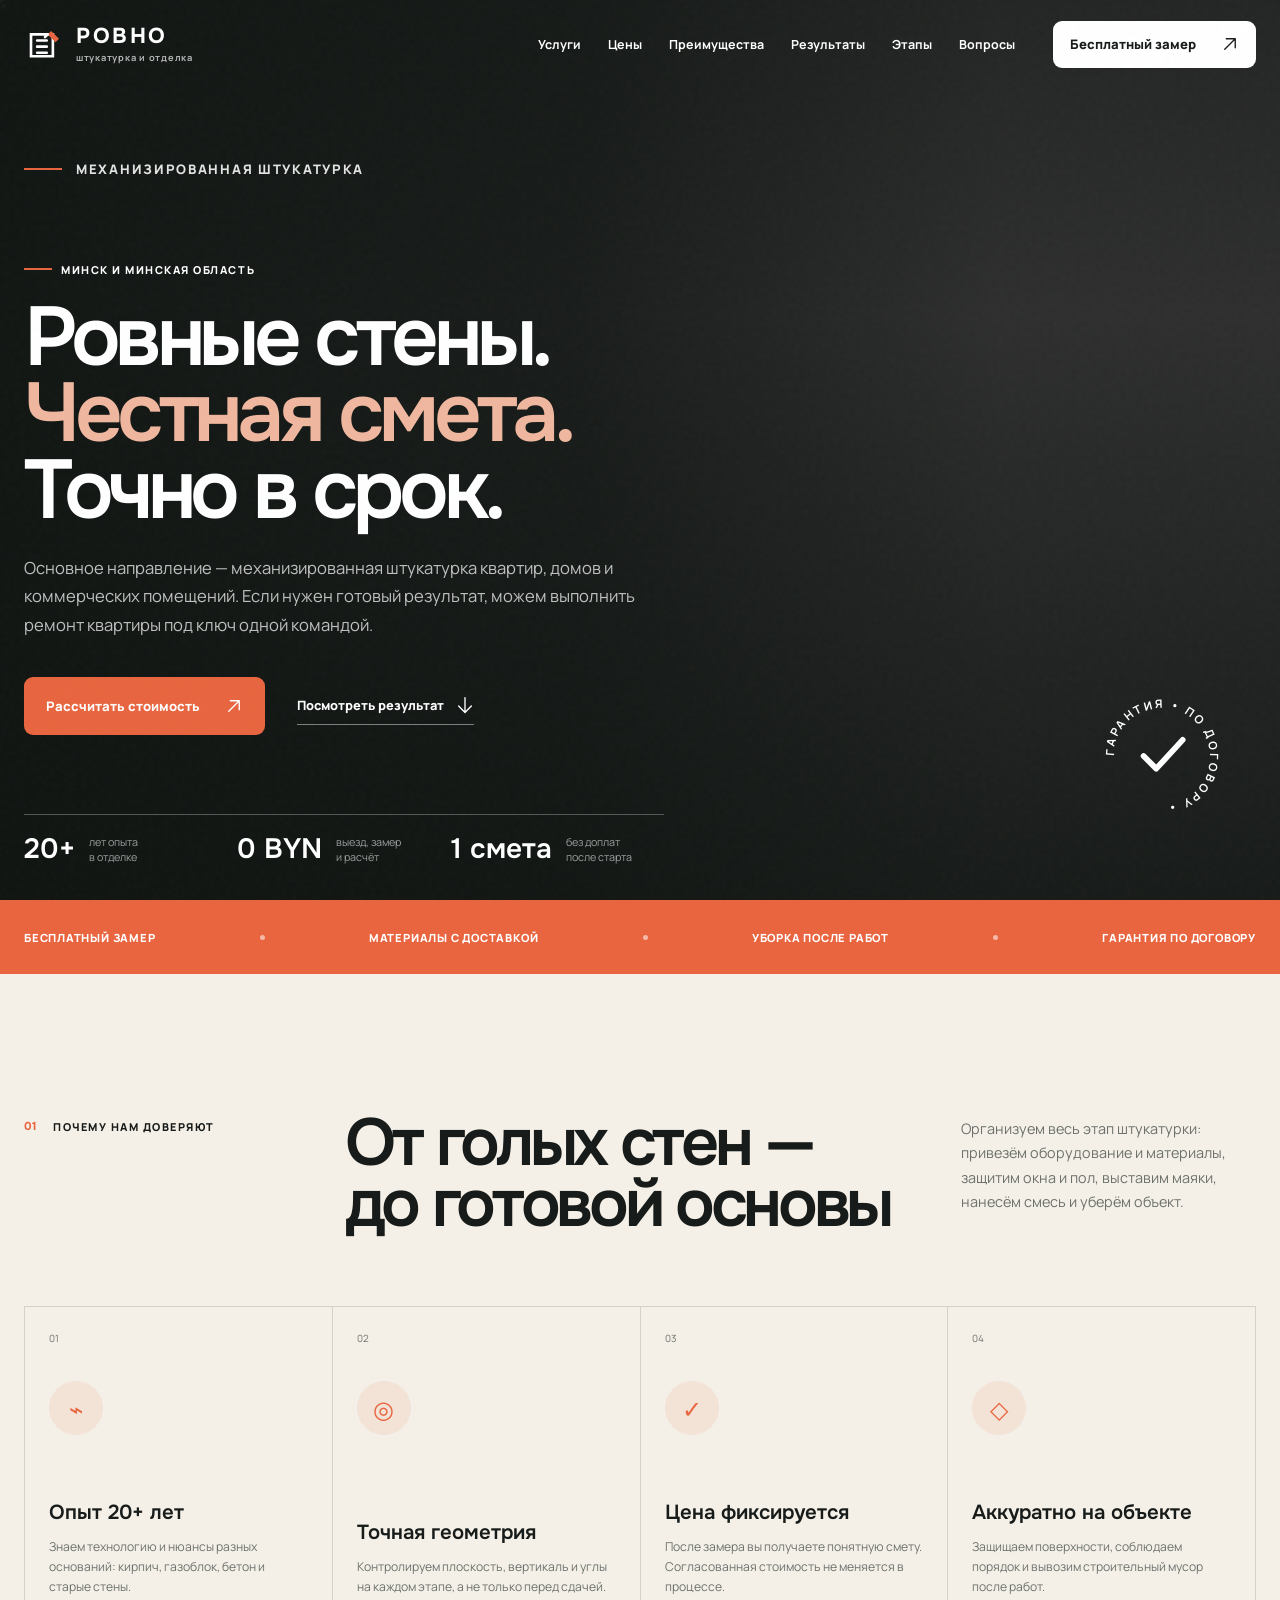
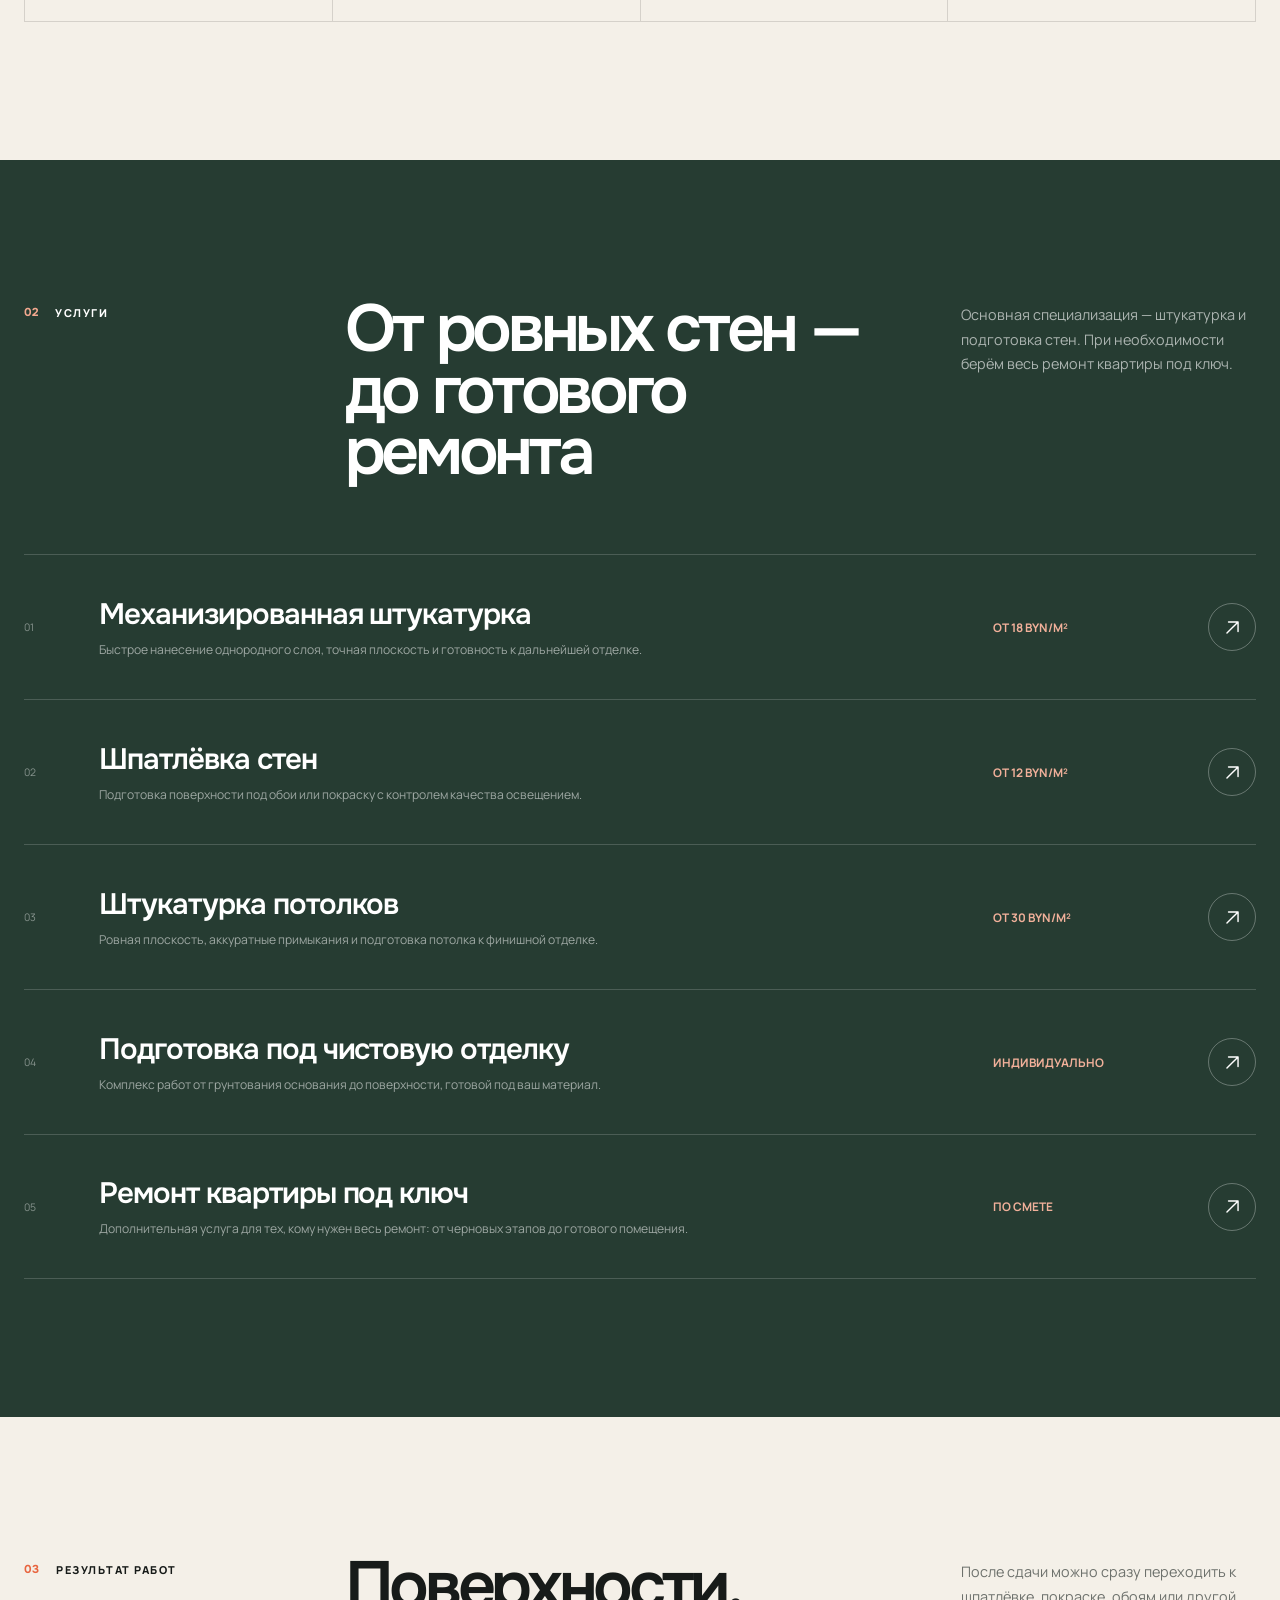
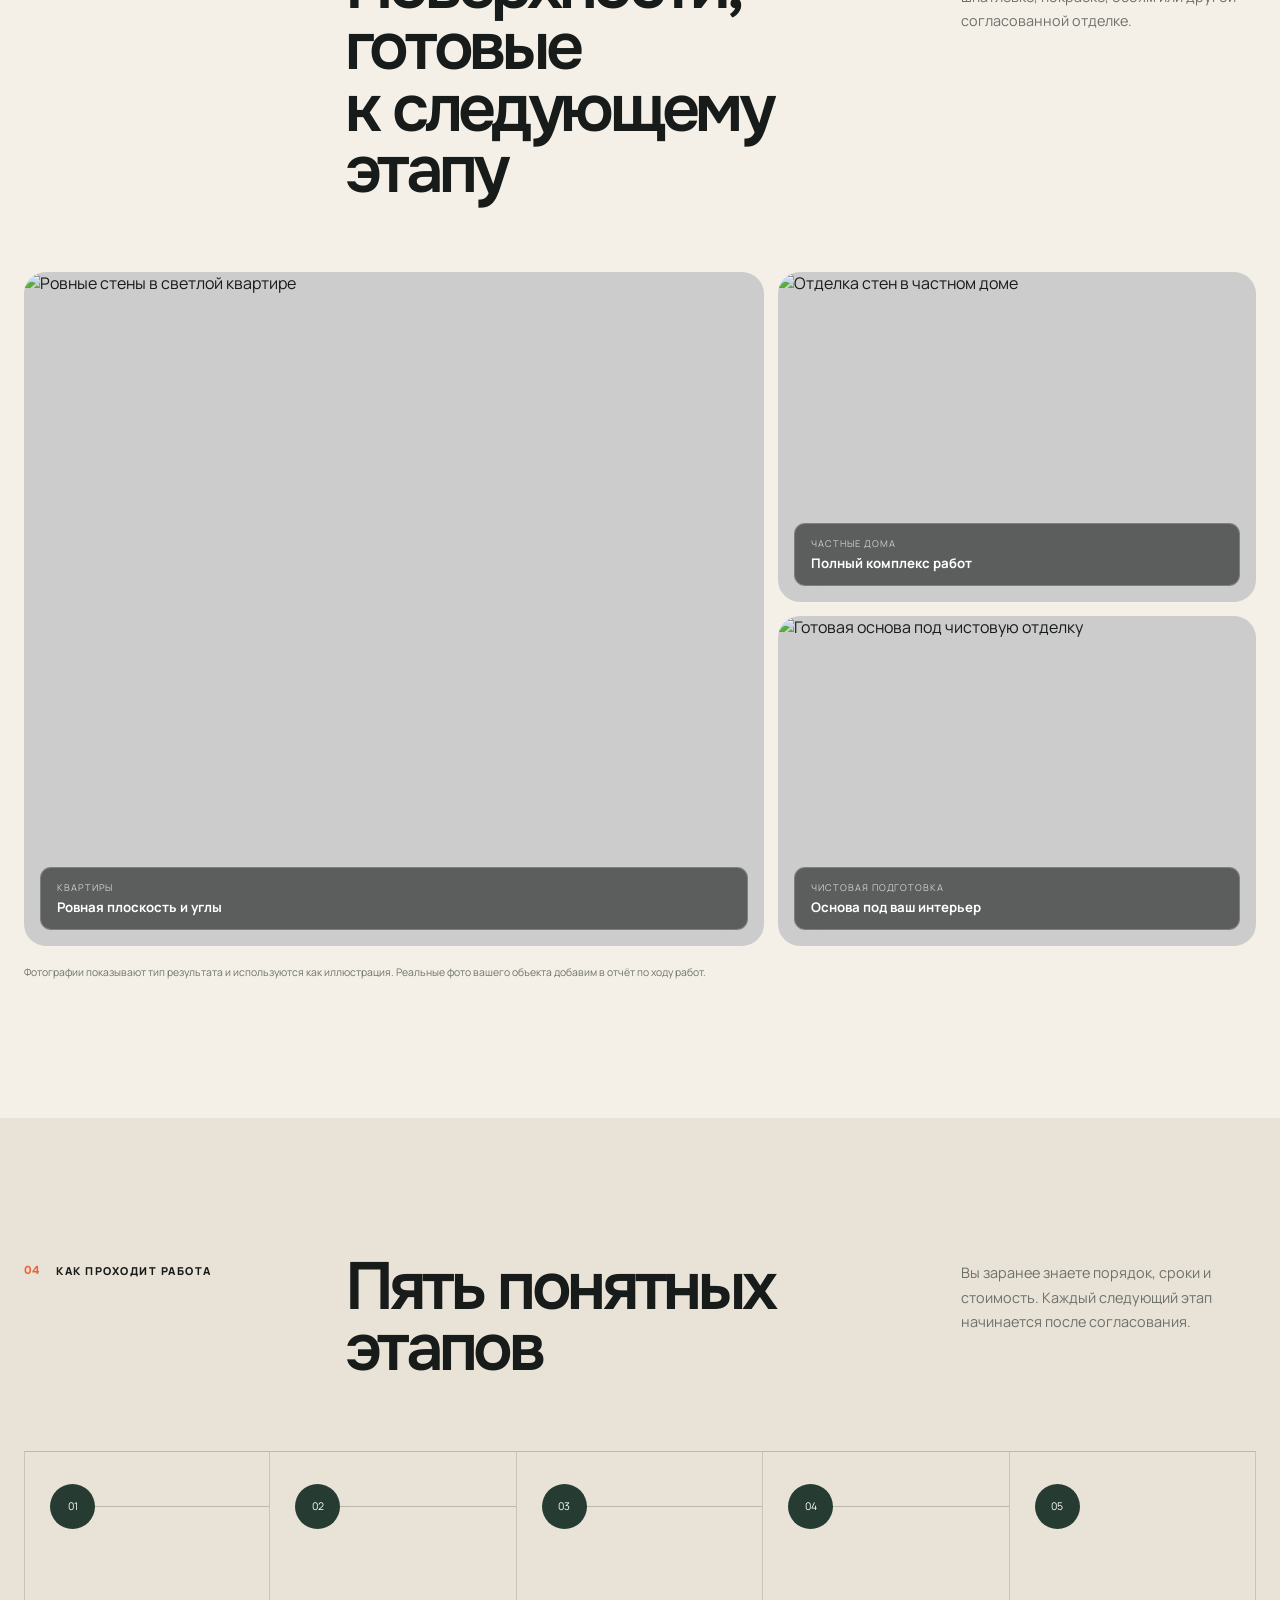
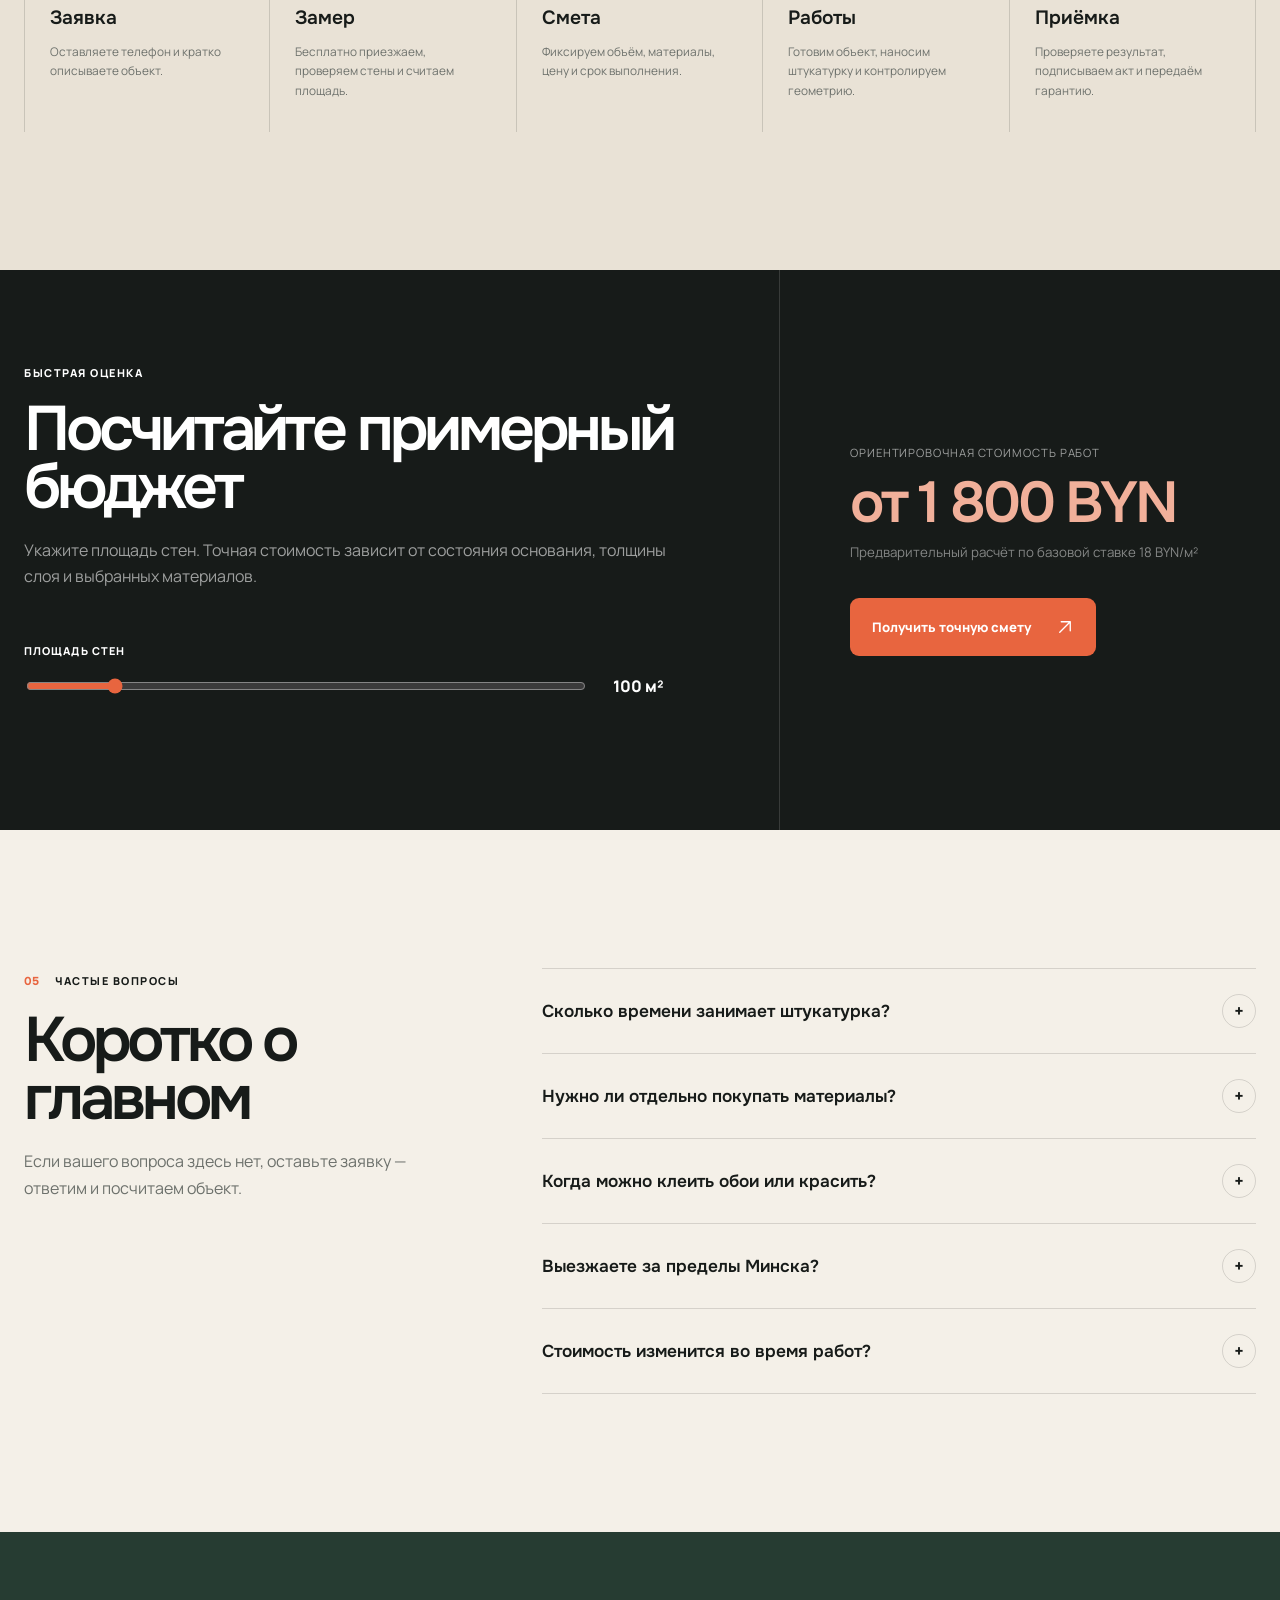
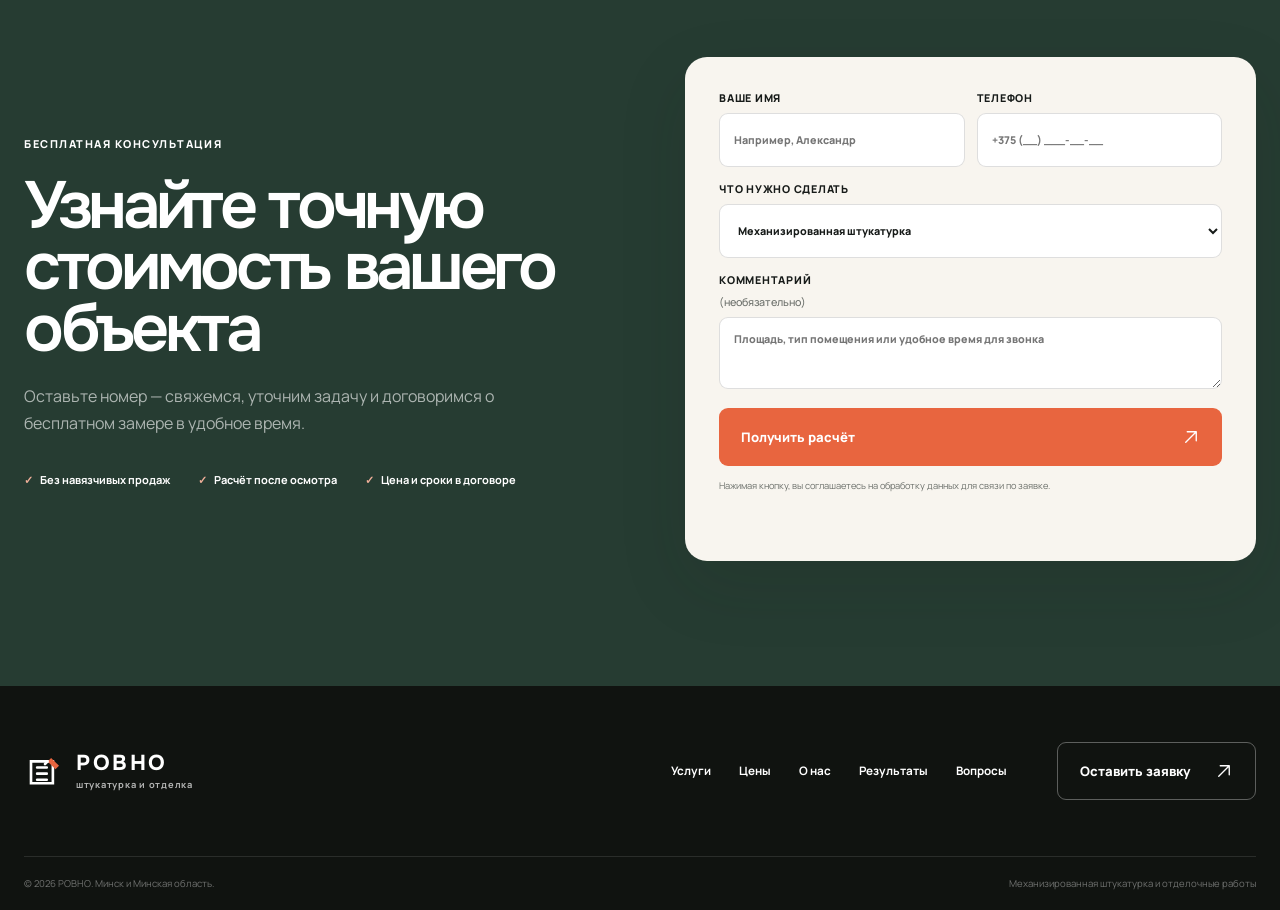
==== commit 14a862b0: "Обновить опыт, потолки, первый экран и прайс" ====
--- a/index.html
+++ b/index.html
@@ -3,7 +3,7 @@
 <head>
   <meta charset="utf-8">
   <meta name="viewport" content="width=device-width, initial-scale=1">
-  <meta name="description" content="Механизированная штукатурка стен и ремонт квартир под ключ в Минске и Минской области. 10+ лет опыта, бесплатный замер и фиксированная смета.">
+  <meta name="description" content="Механизированная штукатурка стен и ремонт квартир под ключ в Минске и Минской области. 20+ лет опыта, бесплатный замер и фиксированная смета.">
   <meta name="robots" content="index, follow, max-image-preview:large, max-snippet:-1, max-video-preview:-1">
   <meta name="author" content="РОВНО">
   <meta name="geo.region" content="BY-HM">
@@ -22,13 +22,13 @@
   <meta property="og:image" content="https://images.unsplash.com/photo-1503387762-592deb58ef4e?auto=format&fit=crop&w=1600&q=85">
   <meta name="twitter:card" content="summary_large_image">
   <meta name="twitter:title" content="РОВНО — механизированная штукатурка в Минске">
-  <meta name="twitter:description" content="10+ лет опыта. Бесплатный замер, фиксированная смета и гарантия по договору.">
+  <meta name="twitter:description" content="20+ лет опыта. Бесплатный замер, фиксированная смета и гарантия по договору.">
   <title>РОВНО — механизированная штукатурка в Минске</title>
   <link rel="preconnect" href="https://fonts.googleapis.com">
   <link rel="preconnect" href="https://fonts.gstatic.com" crossorigin>
   <link href="https://fonts.googleapis.com/css2?family=Manrope:wght@400;500;600;700;800&family=Onest:wght@500;600;700&display=swap" rel="stylesheet">
   <link rel="preload" as="image" href="https://images.unsplash.com/photo-1503387762-592deb58ef4e?auto=format&fit=crop&w=2200&q=86" fetchpriority="high">
-  <link rel="stylesheet" href="./style.css?v=20261002-1">
+  <link rel="stylesheet" href="./style.css?v=20261005-1">
   <script type="application/ld+json">
   {
     "@context": "https://schema.org",
@@ -121,6 +121,7 @@
       </div>
       <div class="hero__shade" aria-hidden="true"></div>
       <div class="container hero__content">
+        <div class="hero__service-label"><span class="hero__service-label-line" aria-hidden="true"></span>Механизированная штукатурка</div>
         <div class="hero__copy reveal">
           <div class="eyebrow"><span></span> Минск и Минская область</div>
           <h1>Ровные стены.<br><em>Честная смета.</em><br>Точно в срок.</h1>
@@ -132,7 +133,7 @@
         </div>
 
         <div class="hero__stats reveal">
-          <div><strong>10+</strong><span>лет опыта<br>в отделке</span></div>
+          <div><strong>20+</strong><span>лет опыта<br>в отделке</span></div>
           <div><strong>0 BYN</strong><span>выезд, замер<br>и расчёт</span></div>
           <div><strong>1 смета</strong><span>без доплат<br>после старта</span></div>
         </div>
@@ -157,7 +158,7 @@
           <p>Организуем весь этап штукатурки: привезём оборудование и материалы, защитим окна и пол, выставим маяки, нанесём смесь и уберём объект.</p>
         </div>
         <div class="benefits-grid">
-          <article class="benefit reveal"><span>01</span><div class="benefit__icon">⌁</div><h3>Опыт от 10 лет</h3><p>Знаем технологию и нюансы разных оснований: кирпич, газоблок, бетон и старые стены.</p></article>
+          <article class="benefit reveal"><span>01</span><div class="benefit__icon">⌁</div><h3>Опыт 20+ лет</h3><p>Знаем технологию и нюансы разных оснований: кирпич, газоблок, бетон и старые стены.</p></article>
           <article class="benefit reveal"><span>02</span><div class="benefit__icon">◎</div><h3>Точная геометрия</h3><p>Контролируем плоскость, вертикаль и углы на каждом этапе, а не только перед сдачей.</p></article>
           <article class="benefit reveal"><span>03</span><div class="benefit__icon">✓</div><h3>Цена фиксируется</h3><p>После замера вы получаете понятную смету. Согласованная стоимость не меняется в процессе.</p></article>
           <article class="benefit reveal"><span>04</span><div class="benefit__icon">◇</div><h3>Аккуратно на объекте</h3><p>Защищаем поверхности, соблюдаем порядок и вывозим строительный мусор после работ.</p></article>
@@ -175,7 +176,7 @@
         <div class="service-list">
           <article class="service reveal"><span class="service__num">01</span><div><h3><a href="./services/mehanizirovannaya-shtukaturka/">Механизированная штукатурка</a></h3><p>Быстрое нанесение однородного слоя, точная плоскость и готовность к дальнейшей отделке.</p></div><strong>от 18 BYN/м²</strong><a href="./services/mehanizirovannaya-shtukaturka/" aria-label="Подробнее о механизированной штукатурке"></a></article>
           <article class="service reveal"><span class="service__num">02</span><div><h3><a href="./services/shpaklevka-sten/">Шпатлёвка стен</a></h3><p>Подготовка поверхности под обои или покраску с контролем качества освещением.</p></div><strong>от 12 BYN/м²</strong><a href="./services/shpaklevka-sten/" aria-label="Подробнее о шпатлёвке стен"></a></article>
-          <article class="service reveal"><span class="service__num">03</span><div><h3><a href="./services/shtukaturka-potolkov/">Штукатурка потолков и откосов</a></h3><p>Ровные примыкания, чёткие углы и аккуратная геометрия сложных участков.</p></div><strong>от 20 BYN/м²</strong><a href="./services/shtukaturka-potolkov/" aria-label="Подробнее о штукатурке потолков"></a></article>
+          <article class="service reveal"><span class="service__num">03</span><div><h3><a href="./services/shtukaturka-potolkov/">Штукатурка потолков</a></h3><p>Ровная плоскость, аккуратные примыкания и подготовка потолка к финишной отделке.</p></div><strong>от 30 BYN/м²</strong><a href="./services/shtukaturka-potolkov/" aria-label="Подробнее о штукатурке потолков"></a></article>
           <article class="service reveal"><span class="service__num">04</span><div><h3><a href="./services/podgotovka-pod-otdelku/">Подготовка под чистовую отделку</a></h3><p>Комплекс работ от грунтования основания до поверхности, готовой под ваш материал.</p></div><strong>индивидуально</strong><a href="./services/podgotovka-pod-otdelku/" aria-label="Подробнее о подготовке стен"></a></article>
           <article class="service reveal"><span class="service__num">05</span><div><h3><a href="./services/remont-pod-klyuch/">Ремонт квартиры под ключ</a></h3><p>Дополнительная услуга для тех, кому нужен весь ремонт: от черновых этапов до готового помещения.</p></div><strong>по смете</strong><a href="./services/remont-pod-klyuch/" aria-label="Подробнее о ремонте под ключ"></a></article>
         </div>
@@ -255,7 +256,7 @@
         </div>
         <form class="form reveal" data-lead-form novalidate>
           <div class="form__row"><label>Ваше имя<input type="text" name="name" placeholder="Например, Александр" minlength="2" maxlength="60" autocomplete="name" required></label><label>Телефон<input type="tel" name="phone" placeholder="+375 (__) ___-__-__" maxlength="30" autocomplete="tel" required></label></div>
-          <label>Что нужно сделать<select name="service"><option value="Механизированная штукатурка">Механизированная штукатурка</option><option value="Шпатлёвка стен">Шпатлёвка стен</option><option value="Потолки и откосы">Потолки и откосы</option><option value="Подготовка под чистовую отделку">Подготовка под чистовую отделку</option><option value="Ремонт квартиры под ключ">Ремонт квартиры под ключ</option><option value="Нужна консультация">Нужна консультация</option></select></label>
+          <label>Что нужно сделать<select name="service"><option value="Механизированная штукатурка">Механизированная штукатурка</option><option value="Шпатлёвка стен">Шпатлёвка стен</option><option value="Штукатурка потолков">Штукатурка потолков</option><option value="Подготовка под чистовую отделку">Подготовка под чистовую отделку</option><option value="Ремонт квартиры под ключ">Ремонт квартиры под ключ</option><option value="Нужна консультация">Нужна консультация</option></select></label>
           <label>Комментарий <span>(необязательно)</span><textarea name="message" rows="3" maxlength="500" placeholder="Площадь, тип помещения или удобное время для звонка"></textarea></label>
           <input class="form__trap" type="text" name="website" tabindex="-1" autocomplete="off" aria-hidden="true">
           <button class="button button--accent" type="submit">Получить расчёт <span class="icon" aria-hidden="true"></span></button>
--- a/style.css
+++ b/style.css
@@ -65,6 +65,8 @@
 .hero__media img { width: 100%; height: 112%; object-fit: cover; object-position: center; filter: saturate(.66) contrast(1.04); transform: scale(1.02); }
 .hero__shade { z-index: -1; background: linear-gradient(90deg, rgba(15,20,17,.92) 0%, rgba(15,20,17,.7) 45%, rgba(15,20,17,.15) 78%), linear-gradient(180deg, rgba(15,20,17,.34), transparent 35%, rgba(15,20,17,.72)); }
 .hero__content { position: relative; height: 100%; display: flex; align-items: center; padding-top: 88px; }
+.hero__service-label { position: absolute; top: 160px; left: 0; display: flex; align-items: center; gap: 14px; color: rgba(255,255,255,.88); font-size: .82rem; font-weight: 800; letter-spacing: .13em; text-transform: uppercase; }
+.hero__service-label-line { display: block; width: 38px; height: 2px; flex: 0 0 auto; background: var(--accent); }
 .hero__copy { width: 780px; max-width: 70%; }
 .eyebrow { display: inline-flex; align-items: center; gap: 9px; font-size: .68rem; font-weight: 800; letter-spacing: .14em; text-transform: uppercase; }
 .eyebrow > span { width: 28px; height: 2px; background: var(--accent); }
@@ -299,6 +301,8 @@
   .menu { width: 42px; height: 42px; }
   .hero { height: auto; min-height: 0; }
   .hero__content { min-height: 0; display: block; padding-top: 122px; padding-bottom: 34px; }
+  .hero__service-label { position: static; gap: 10px; margin-bottom: 35px; font-size: .69rem; line-height: 1.35; letter-spacing: .08em; }
+  .hero__service-label-line { width: 25px; }
   .hero__shade { background: linear-gradient(90deg, rgba(15,20,17,.93), rgba(15,20,17,.48)), linear-gradient(180deg, transparent 30%, rgba(15,20,17,.9)); }
   .hero__media img { height: 100%; object-position: 61% center; }
   .hero__copy { max-width: 100%; }
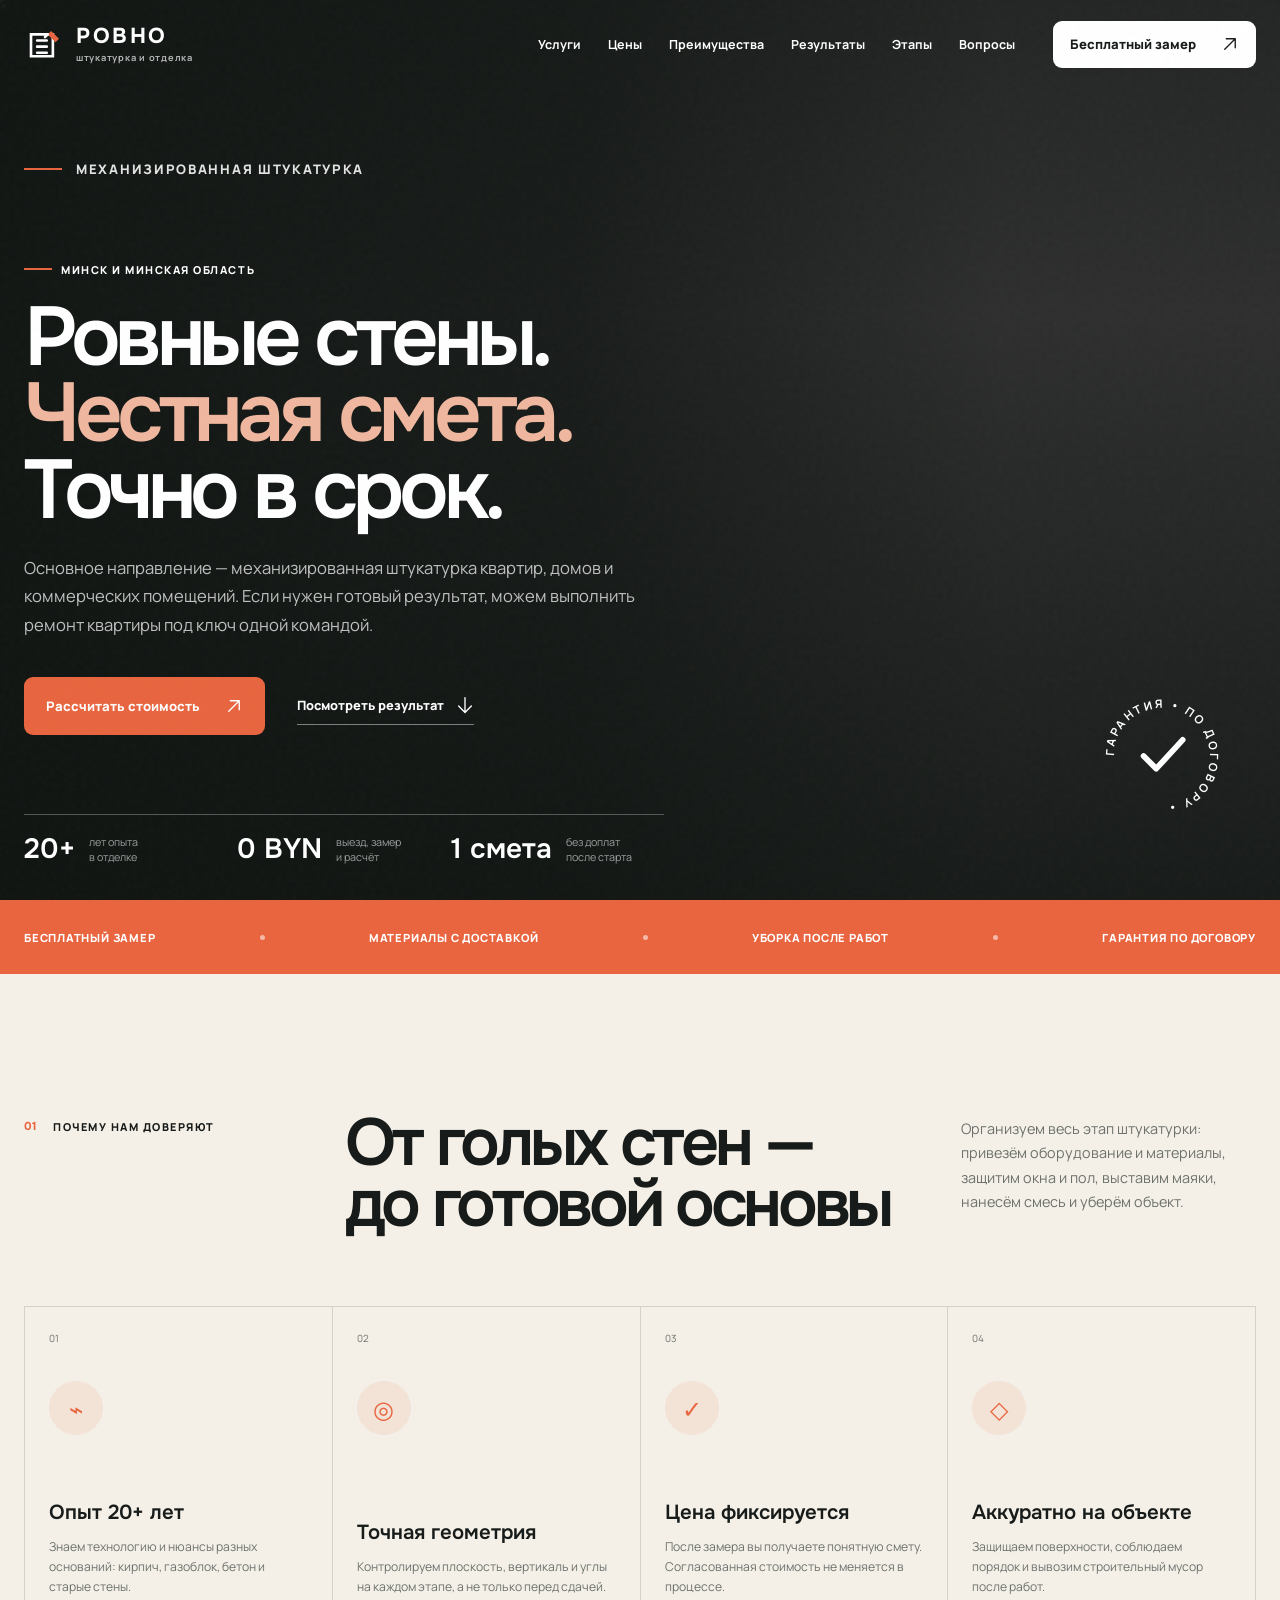
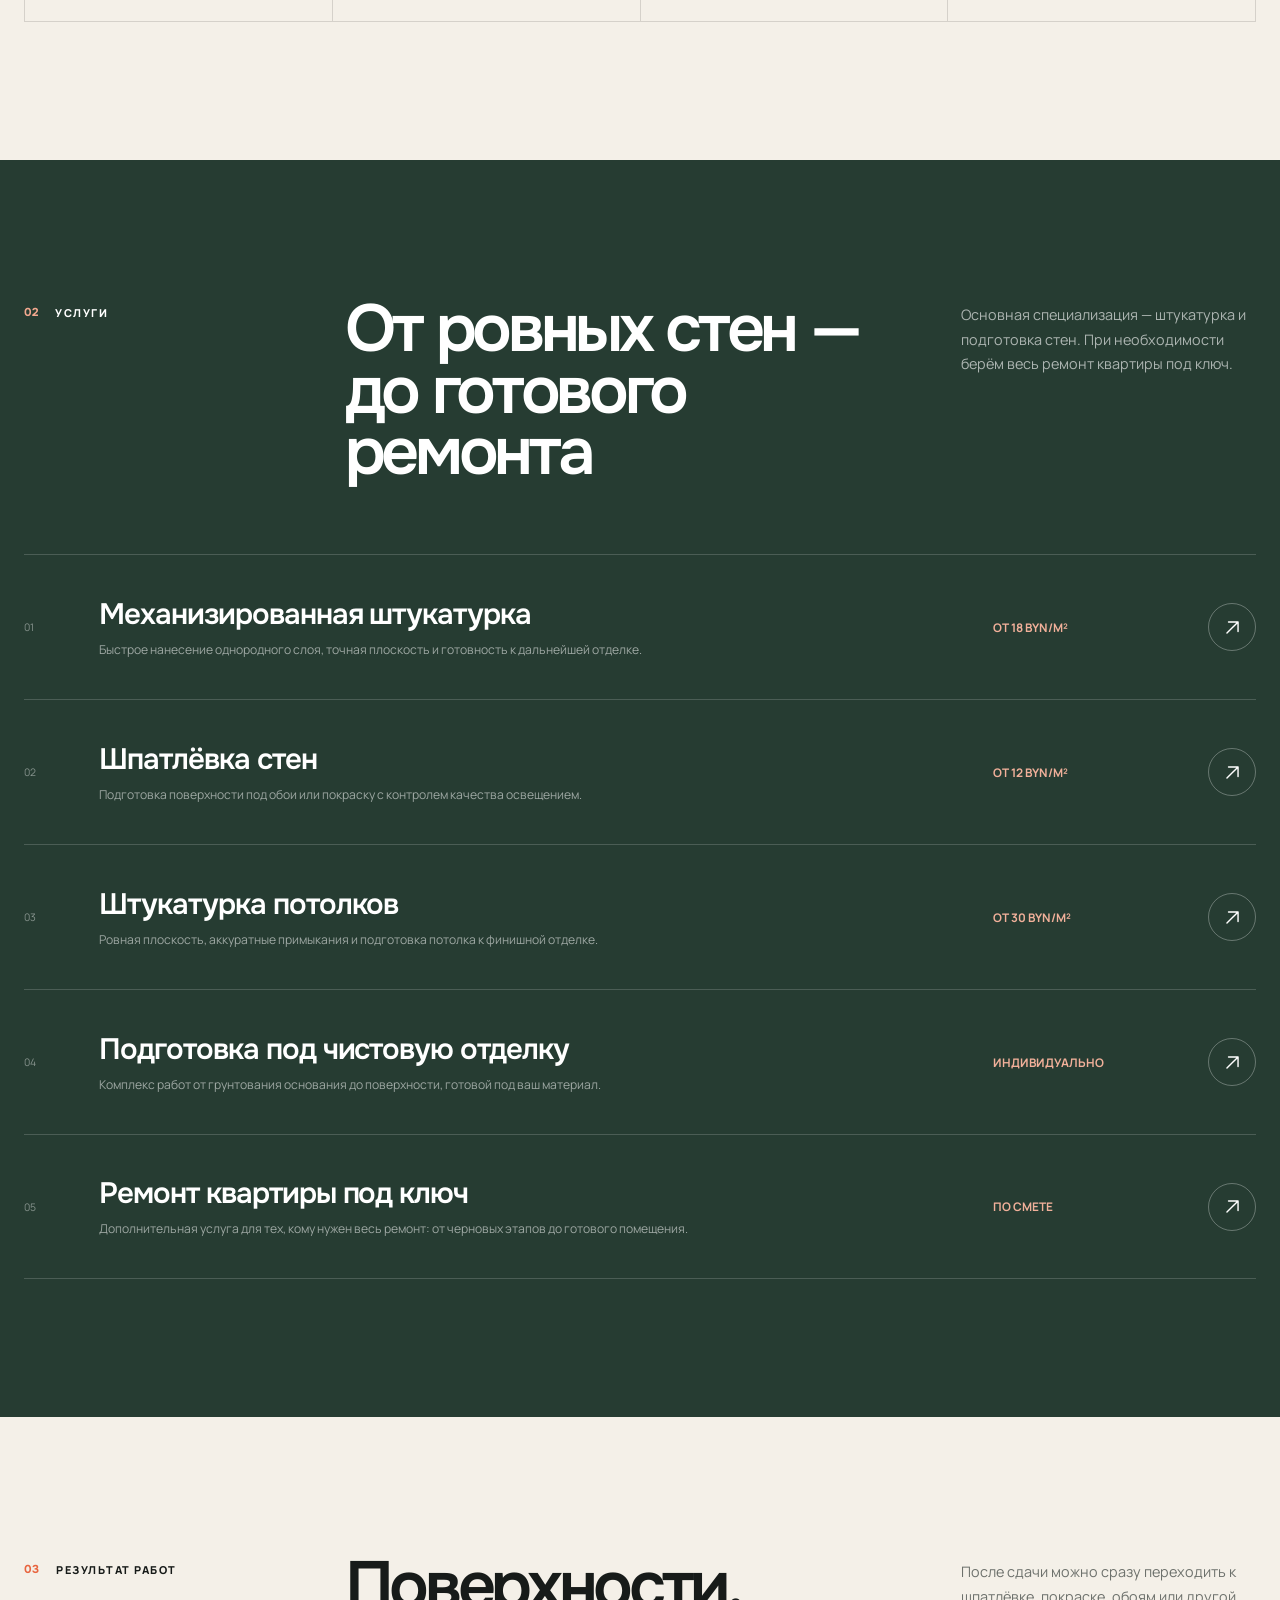
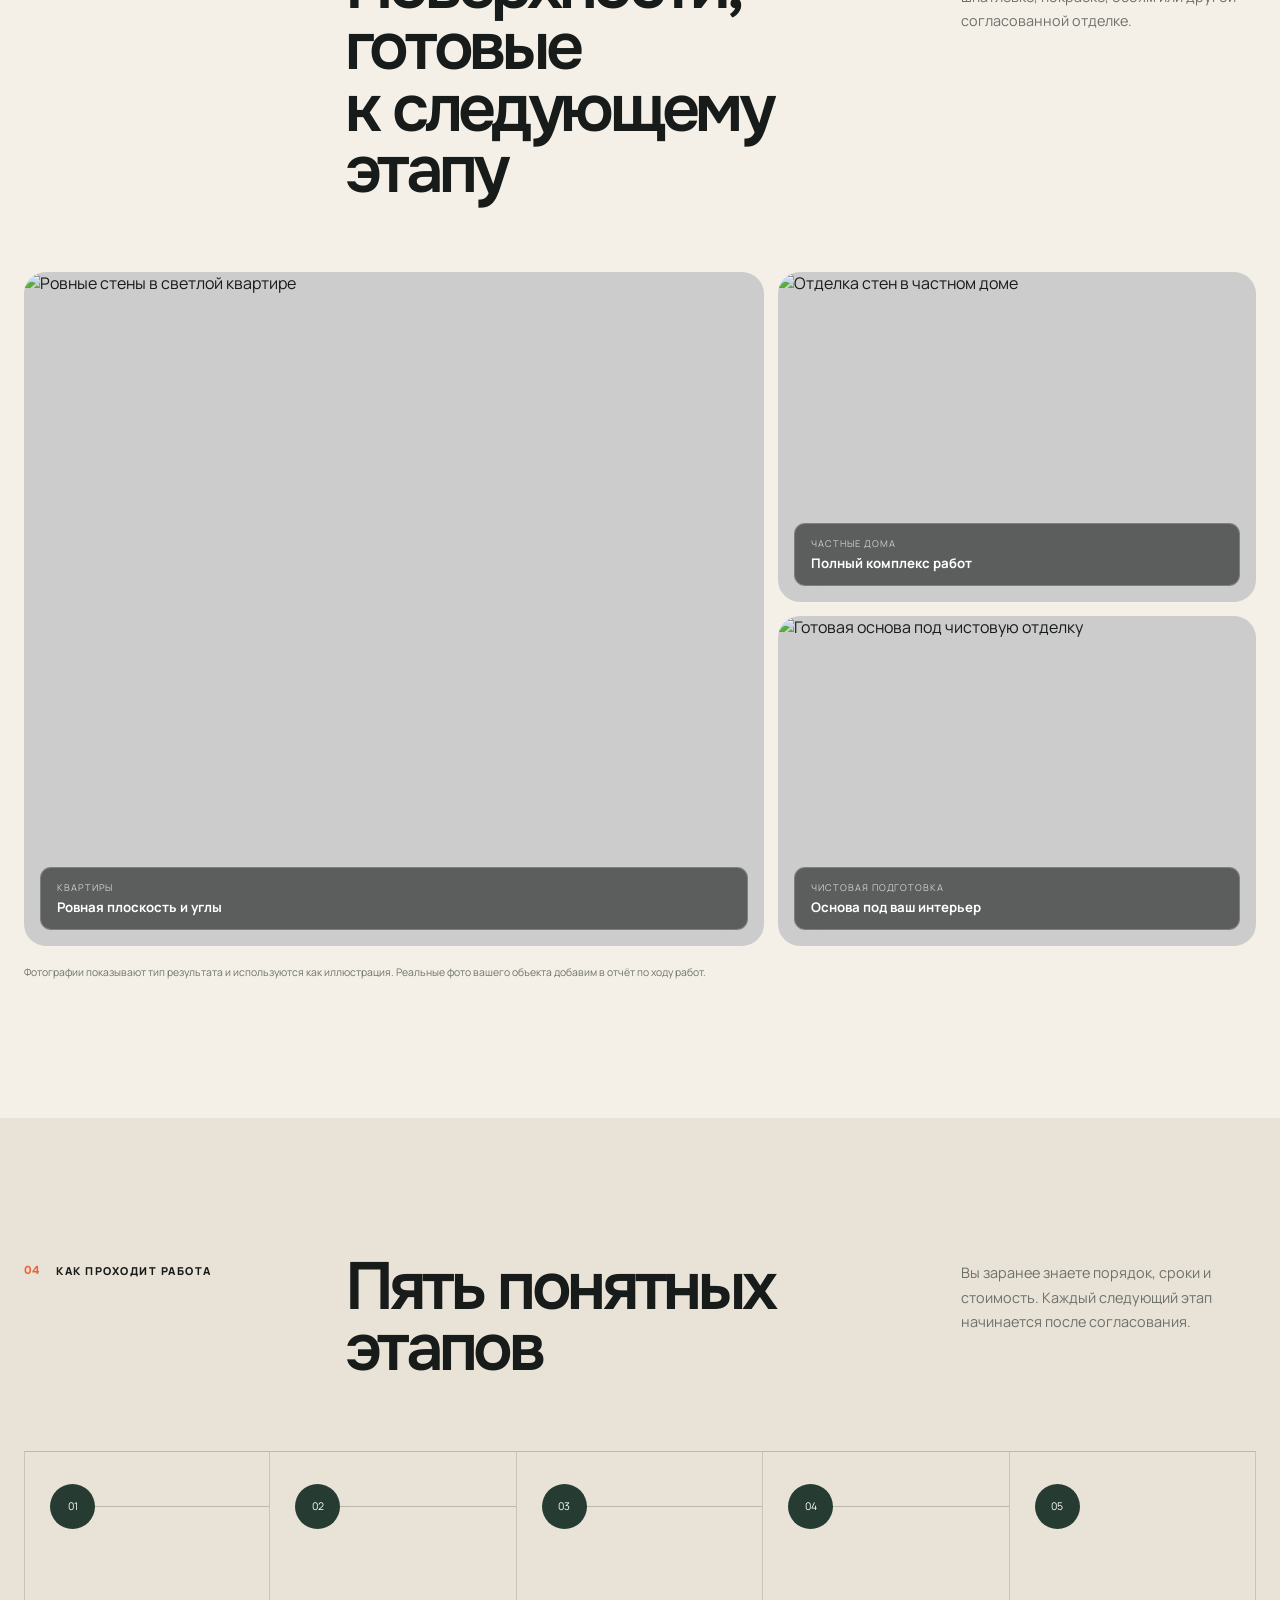
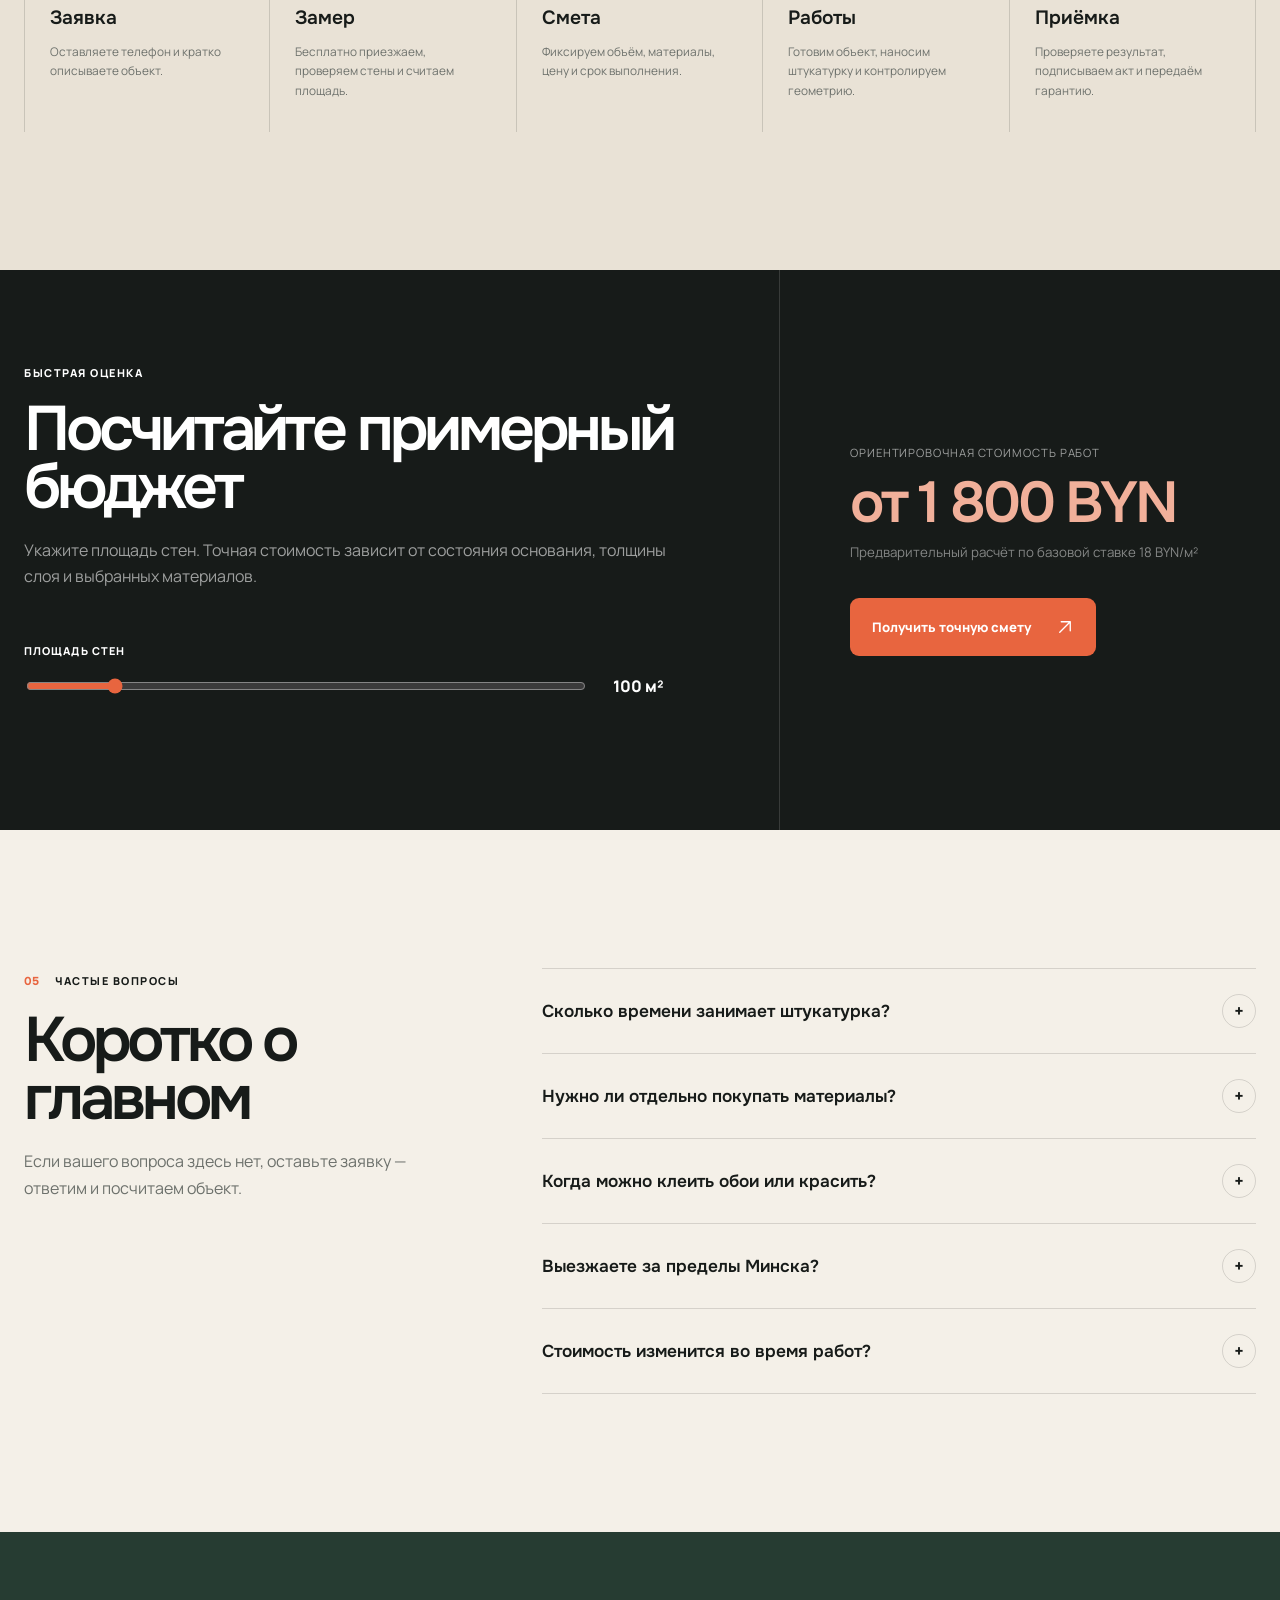
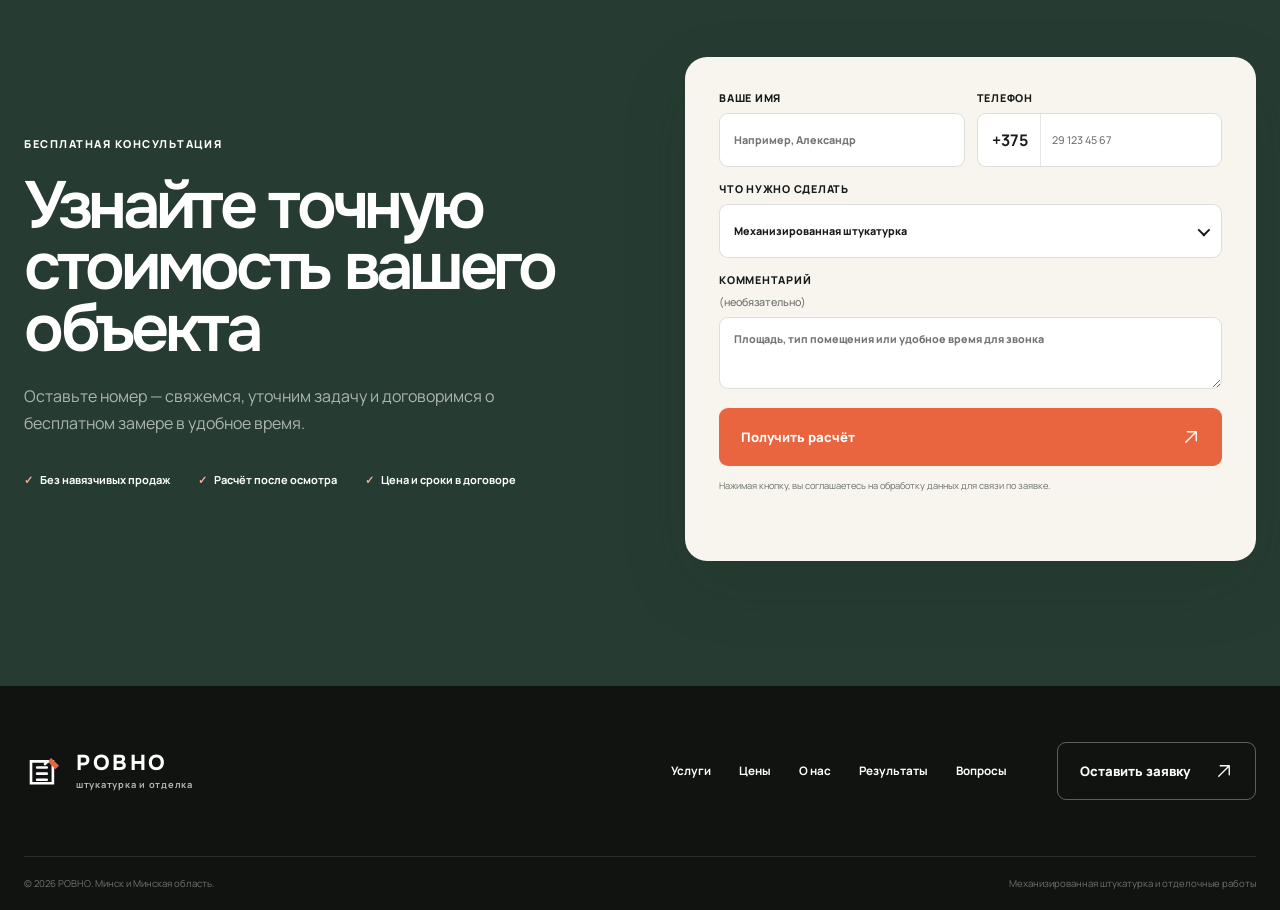
==== commit 6f22cbf3: "Улучшить телефон, список услуг и ошибки формы" ====
--- a/index.html
+++ b/index.html
@@ -28,7 +28,7 @@
   <link rel="preconnect" href="https://fonts.gstatic.com" crossorigin>
   <link href="https://fonts.googleapis.com/css2?family=Manrope:wght@400;500;600;700;800&family=Onest:wght@500;600;700&display=swap" rel="stylesheet">
   <link rel="preload" as="image" href="https://images.unsplash.com/photo-1503387762-592deb58ef4e?auto=format&fit=crop&w=2200&q=86" fetchpriority="high">
-  <link rel="stylesheet" href="./style.css?v=20261005-1">
+  <link rel="stylesheet" href="./style.css?v=20261005-2">
   <script type="application/ld+json">
   {
     "@context": "https://schema.org",
@@ -282,6 +282,6 @@
   <a class="mobile-cta" href="#contact" aria-label="Рассчитать стоимость работ">Рассчитать стоимость <span class="icon" aria-hidden="true"></span></a>
 
   <script src="./analytics.js?v=20261002-1" defer></script>
-  <script src="./script.js?v=20261002-1" defer></script>
+  <script src="./script.js?v=20261005-2" defer></script>
 </body>
 </html>
--- a/style.css
+++ b/style.css
@@ -181,6 +181,22 @@
 .form input, .form select { height: 54px; padding: 0 14px; }
 .form textarea { padding: 14px; resize: vertical; }
 .form input:focus, .form select:focus, .form textarea:focus { border-color: var(--accent); box-shadow: 0 0 0 3px rgba(232,101,63,.12); }
+.form label > .phone-control { display: flex; align-items: center; gap: 0; height: 54px; margin: 0; overflow: hidden; border: 1px solid rgba(23,27,25,.14); border-radius: 9px; color: var(--ink); background: #fff; transition: border .2s, box-shadow .2s; }
+.form label > .phone-control:focus-within { border-color: var(--accent); box-shadow: 0 0 0 3px rgba(232,101,63,.12); }
+.phone-control__prefix { display: flex; align-items: center; align-self: stretch; padding: 0 12px 0 14px; border-right: 1px solid rgba(23,27,25,.1); color: var(--ink); font-size: 1rem; font-weight: 700; letter-spacing: 0; }
+.form .phone-control input { min-width: 0; height: 52px; padding: 0 14px 0 11px; border: 0; border-radius: 0; background: transparent; box-shadow: none; }
+.form .phone-control input:focus { border: 0; box-shadow: none; }
+.custom-select { position: relative; width: 100%; }
+.form .custom-select__native { position: absolute; width: 1px; height: 1px; padding: 0; overflow: hidden; opacity: 0; pointer-events: none; }
+.custom-select__trigger { display: flex; align-items: center; justify-content: space-between; gap: 16px; width: 100%; height: 54px; padding: 0 14px; border: 1px solid rgba(23,27,25,.14); border-radius: 9px; color: var(--ink); text-align: left; background: #fff; cursor: pointer; transition: border .2s, box-shadow .2s; }
+.custom-select__trigger:focus-visible, .custom-select.is-open .custom-select__trigger { outline: none; border-color: var(--accent); box-shadow: 0 0 0 3px rgba(232,101,63,.12); }
+.custom-select__chevron { width: 9px; height: 9px; flex: 0 0 auto; border-right: 2px solid currentColor; border-bottom: 2px solid currentColor; transform: rotate(45deg) translateY(-2px); transition: transform .2s; }
+.custom-select.is-open .custom-select__chevron { transform: rotate(225deg) translate(-2px, -2px); }
+.custom-select__menu { position: absolute; z-index: 20; top: calc(100% + 7px); left: 0; display: grid; width: 100%; max-height: 260px; padding: 6px; overflow-y: auto; visibility: hidden; border: 1px solid rgba(23,27,25,.12); border-radius: 11px; background: #fff; box-shadow: 0 18px 45px rgba(17,31,25,.18); opacity: 0; transform: translateY(-6px); transition: opacity .18s, transform .18s, visibility .18s; }
+.custom-select.is-open .custom-select__menu { visibility: visible; opacity: 1; transform: translateY(0); }
+.custom-select__option { width: 100%; padding: 12px 13px; border: 0; border-radius: 7px; color: var(--ink); text-align: left; background: transparent; cursor: pointer; }
+.custom-select__option:hover, .custom-select__option:focus-visible { outline: none; background: #f3eee6; }
+.custom-select__option[aria-selected="true"] { color: #fff; background: var(--green); }
 .form .button { width: 100%; margin-top: 4px; }
 .form__legal { margin: 13px 0 0; color: var(--muted); font-size: .58rem; line-height: 1.5; }
 .form__status { min-height: 22px; margin-top: 12px; font-size: .72rem; font-weight: 700; }
@@ -372,6 +388,8 @@
   .form label { gap: 7px; margin-bottom: 14px; font-size: .72rem; }
   .form input, .form select, .form textarea { font-size: 16px; }
   .form input, .form select { height: 56px; }
+  .form label > .phone-control, .custom-select__trigger { height: 56px; }
+  .form .phone-control input { height: 54px; }
   .form textarea { min-height: 102px; }
   .form .button { min-height: 57px; font-size: .88rem; }
   .form__legal { font-size: .66rem; }
